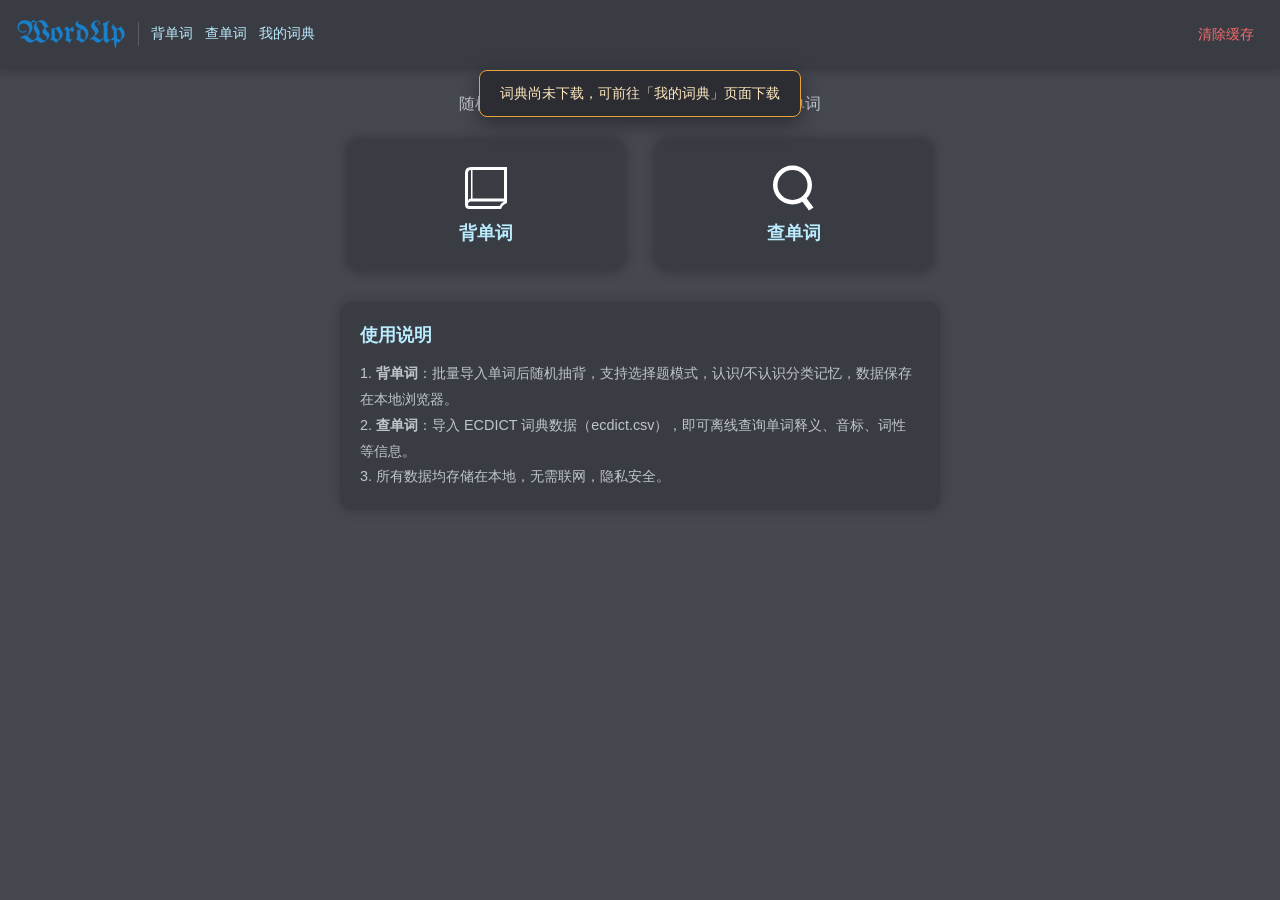
==== index.html @ 27c57363 "Add files via upload" ====
<!DOCTYPE html>
<html lang="zh-CN">
<head>
<!-- 入口主页：导航栏 + 背单词 / 查单词功能入口 + 使用说明 -->
    <meta charset="UTF-8">
    <meta name="viewport" content="width=device-width, initial-scale=1.0, viewport-fit=cover">
    <meta name="theme-color" content="#3a3c44">
    <title>单词辅助背诵工具</title>
    <link rel="stylesheet" href="css/style.css?v=116">
</head>
<body>
    <!--导航栏-->
    <header class="banner">
        <div class="bannerLeftBox">
            <a href="index.html">
                <svg viewBox="-2 -2 264.413 81.637" height="34" fill="#1981CA" stroke="#1981CA" stroke-width="0.5" stroke-linecap="round" fill-rule="nonzero" vector-effect="non-scaling-stroke" style="display:block; width:auto;"><path d="M14.099 33.545L14.099 33.545Q19.043 33.765 22.266 30.981L22.266 30.981Q22.925 30.359 23.419 30.743Q23.914 31.128 23.438 31.641L23.438 31.641Q19.336 35.632 14.832 35.449L14.832 35.449Q9.119 35.339 5.493 31.586Q1.868 27.832 1.831 21.680L1.831 21.680Q1.501 15.344 6.702 10.583Q11.902 5.823 19.446 5.823L19.446 5.823Q27.795 5.823 33.032 11.389L33.032 11.389Q33.545 11.865 33.948 11.316L33.948 11.316Q37.537 5.676 39.862 5.585Q42.188 5.493 46.069 10.840L46.069 10.840Q46.472 11.389 46.985 10.950L46.985 10.950Q47.717 10.217 48.120 9.851L48.120 9.851Q53.430 5.017 60.699 5.695Q67.969 6.372 71.265 12.817L71.265 12.817Q72.253 14.868 72.784 16.754Q73.315 18.640 75.146 19.739L75.146 19.739Q76.172 20.325 76.172 20.837Q76.172 21.350 75.513 21.497L75.513 21.497Q73.059 22.046 70.715 23.584L70.715 23.584Q68.225 26.221 69.141 28.546Q70.056 30.872 73.938 33.618L73.938 33.618Q78.882 37.244 78.351 42.444Q77.820 47.644 72.327 52.917L72.327 52.917Q65.369 59.656 59.326 59.692Q53.284 59.729 48.450 54.675L48.450 54.675Q46.033 52.185 43.140 54.163L43.140 54.163Q35.229 60.352 30.011 59.308Q24.792 58.264 21.313 53.430L21.313 53.430Q15.674 45.667 9.229 49.658L9.229 49.658Q8.386 50.244 7.965 49.750Q7.544 49.255 8.167 48.706L8.167 48.706Q13.293 44.238 16.974 43.140Q20.654 42.041 23.511 43.066L23.511 43.066Q23.950 43.213 24.170 42.920L24.170 42.920Q26.990 39.734 28.693 35.669Q30.396 31.604 30.176 27.100L30.176 27.100Q29.919 22.375 25.964 17.487Q22.009 12.598 15.381 13.147L15.381 13.147Q11.426 13.513 8.112 16.150Q4.797 18.787 4.578 23.071L4.578 23.071Q4.541 27.356 7.068 30.359Q9.595 33.362 14.099 33.545ZM67.236 23.657L67.236 23.657Q64.893 21.936 63.739 19.739Q62.585 17.542 61.487 15.271L61.487 15.271Q59.143 10.620 55.481 9.338Q51.819 8.057 49.402 10.693L49.402 10.693Q46.948 13.367 47.040 16.791Q47.131 20.215 50.757 25.159L50.757 25.159Q54.822 30.872 55.225 35.504Q55.627 40.137 52.222 44.971L52.222 44.971Q51.965 45.300 52.039 45.557Q52.112 45.813 52.588 45.886L52.588 45.886Q54.163 46.289 56.287 48.120L56.287 48.120Q61.926 54.309 65.460 54.547Q68.994 54.785 71.082 52.148L71.082 52.148Q72.620 50.208 72.308 47.607Q71.997 45.007 66.064 40.210L66.064 40.210Q57.935 33.765 63.831 27.759L63.831 27.759Q65.625 25.964 67.273 24.646L67.273 24.646Q67.493 24.426 67.493 24.152Q67.493 23.877 67.236 23.657ZM34.827 13.696L34.827 13.696Q38.416 19.446 36.951 27.026L36.951 27.026Q36.072 31.567 32.629 35.779Q29.187 39.990 25.562 43.250L25.562 43.250Q25.085 43.799 25.635 44.202L25.635 44.202Q27.319 45.337 29.517 47.754L29.517 47.754Q33.142 51.929 36.639 53.247Q40.137 54.565 44.861 50.500L44.861 50.500Q49.365 46.655 48.230 42.004Q47.095 37.354 43.726 32.483L43.726 32.483Q39.954 27.026 40.649 22.229Q41.345 17.432 44.897 13.147L44.897 13.147Q45.227 12.817 44.897 12.378L44.897 12.378Q42.041 9.265 39.752 9.375Q37.463 9.485 34.827 13.037L34.827 13.037Q34.607 13.367 34.827 13.696ZM95.032 59.509L95.032 59.509Q94.482 60.425 93.677 59.509L93.677 59.509Q89.648 54.492 81.445 51.965L81.445 51.965Q80.786 51.782 80.804 51.379Q80.823 50.977 81.226 50.793L81.226 50.793Q83.569 49.988 83.569 45.923L83.569 45.923L83.459 27.246Q83.459 26.843 83.386 26.605Q83.313 26.367 83.441 26.166Q83.569 25.964 83.936 25.928L83.936 25.928Q93.677 25.122 101.257 20.618L101.257 20.618Q101.587 20.435 101.862 20.508Q102.136 20.581 102.173 21.021L102.173 21.021Q102.795 24.976 106.055 28.784L106.055 28.784Q107.849 30.981 109.039 34.790Q110.229 38.599 109.973 41.125L109.973 41.125Q109.607 44.092 108.032 46.454Q106.458 48.816 104.443 50.793L104.443 50.793Q102.063 53.137 99.316 54.749Q96.570 56.360 95.032 59.509ZM91.040 26.770L91.040 26.770L91.187 47.864Q91.187 48.413 91.626 48.633L91.626 48.633L98.108 52.661Q99.060 53.284 99.866 52.295L99.866 52.295Q103.345 48.560 103.015 43.323L103.015 43.323Q102.942 40.063 101.752 37.500Q100.562 34.937 98.804 32.959L98.804 32.959Q95.947 30.066 94.446 25.781L94.446 25.781Q94.373 25.598 94.116 25.470Q93.860 25.342 93.640 25.452L93.640 25.452Q92.542 25.854 91.443 26.147L91.443 26.147Q91.040 26.294 91.040 26.770ZM126.233 31.384L126.233 31.384L126.196 49.146Q126.196 50.317 126.782 50.647L126.782 50.647L129.419 52.185Q130.261 52.698 131.982 50.391L131.982 50.391Q132.349 49.915 132.898 50.189Q133.447 50.464 132.898 51.123L132.898 51.123Q129.053 55.408 127.002 59.546L127.002 59.546Q126.379 60.388 125.647 59.546L125.647 59.546Q123.596 57.166 121.820 55.920Q120.044 54.675 116.602 53.870L116.602 53.870Q115.942 53.687 115.942 53.284Q115.942 52.881 116.418 52.698L116.418 52.698Q118.872 52.295 118.835 48.486L118.835 48.486L118.835 32.996Q118.835 29.260 117.444 28.418L117.444 28.418Q115.833 27.356 114.807 29.187L114.807 29.187Q114.404 29.956 113.892 29.553Q113.379 29.150 113.928 28.271L113.928 28.271Q114.990 26.587 115.961 24.829Q116.931 23.071 117.957 21.313L117.957 21.313Q118.579 20.215 119.604 20.911L119.604 20.911Q124.988 23.511 126.050 27.502L126.050 27.502Q126.160 27.869 126.489 27.960Q126.819 28.052 127.075 27.722L127.075 27.722L132.715 21.240Q132.935 21.021 133.228 21.039Q133.521 21.057 133.704 21.350L133.704 21.350L137.549 28.711Q137.695 29.041 137.476 29.333L137.476 29.333L133.081 34.607Q132.825 34.863 132.513 34.827Q132.202 34.790 132.092 34.497L132.092 34.497L129.126 29.004Q128.979 28.784 128.668 28.729Q128.357 28.674 128.101 28.931L128.101 28.931L126.379 31.018Q126.233 31.165 126.233 31.384ZM148.535 7.837L148.535 7.837Q145.642 8.643 145.715 11.243L145.715 11.243Q145.752 12.891 147.601 14.301Q149.451 15.710 151.941 16.187L151.941 16.187Q151.978 16.187 152.014 16.223L152.014 16.223Q159.705 19.080 165.399 23.694Q171.094 28.308 171.863 37.097L171.863 37.097L171.863 37.207Q171.094 43.799 168.677 48.193Q166.260 52.588 162.964 54.895L162.964 54.895L162.927 54.968Q161.389 56.287 159.302 57.312Q157.214 58.337 155.603 59.436L155.603 59.436Q154.578 60.132 154.285 59.436L154.285 59.436Q152.234 54.565 142.969 52.002L142.969 52.002Q142.419 51.892 142.383 51.453Q142.346 51.013 142.786 50.830L142.786 50.830Q145.093 49.951 145.093 45.959L145.093 45.959L145.020 30.725Q145.020 29.443 146.191 29.517L146.191 29.517Q149.854 29.993 153.516 27.026L153.516 27.026Q153.735 26.880 153.735 26.477L153.735 26.477Q153.662 26.184 153.369 26.038L153.369 26.038Q151.978 25.452 150.586 24.884Q149.194 24.316 147.876 23.657L147.876 23.657Q144.470 22.119 142.841 19.666Q141.211 17.212 140.918 14.795L140.918 14.795L140.918 14.612Q141.833 7.617 147.949 6.812L147.949 6.812Q148.901 6.665 148.993 7.178Q149.084 7.690 148.535 7.837ZM155.676 27.063L155.676 27.063Q155.347 26.917 155.054 27.136L155.054 27.136L153.333 28.491Q152.600 29.041 152.600 29.810L152.600 29.810L152.747 47.900Q152.747 48.450 153.186 48.669L153.186 48.669L161.096 53.320Q162.048 53.906 162.854 52.881L162.854 52.881Q166.150 48.230 165.399 40.521Q164.648 32.813 159.045 28.857L159.045 28.857Q158.020 28.162 155.676 27.063ZM215.369 59.363L215.369 59.363Q211.670 57.568 210.425 55.994L210.425 55.994Q209.106 54.272 208.960 49.805L208.960 49.805Q208.960 49.292 208.612 49.182Q208.264 49.072 207.935 49.438L207.935 49.438Q206.396 51.086 204.840 52.716Q203.284 54.346 201.746 55.994L201.746 55.994Q194.568 63.464 186.694 55.078L186.694 55.078Q183.948 52.185 181.274 51.251Q178.601 50.317 176.074 52.551L176.074 52.551Q175.415 53.064 174.957 52.551Q174.500 52.039 175.195 51.416L175.195 51.416L184.460 43.616L184.497 43.579Q189.148 39.111 187.921 35.797Q186.694 32.483 183.508 29.187L183.508 29.187Q180.798 26.440 178.931 22.504Q177.063 18.567 179.993 13.660L179.993 13.660Q182.300 9.814 186.108 8.112Q189.917 6.409 192.773 6.519L192.773 6.519Q197.900 6.738 199.219 10.712Q200.537 14.685 197.021 17.358L197.021 17.358Q196.216 18.018 195.648 17.340Q195.081 16.663 195.959 15.930L195.959 15.930Q198.926 13.623 197.406 11.041Q195.886 8.459 192.810 8.276L192.810 8.276Q190.576 8.167 188.690 9.778Q186.804 11.389 186.731 13.660L186.731 13.660Q186.584 17.908 188.324 19.519Q190.063 21.130 191.235 22.266L191.235 22.266Q197.241 28.455 196.454 33.032Q195.667 37.610 186.987 43.542L186.987 43.542Q186.584 43.799 186.621 44.147Q186.658 44.495 187.207 44.604L187.207 44.604Q189.478 45.117 190.704 46.490Q191.931 47.864 193.323 49.146L193.323 49.146Q198.047 53.540 201.672 52.002Q205.298 50.464 208.740 46.509L208.740 46.509Q208.887 46.326 208.887 46.106L208.887 46.106L208.667 19.666Q208.667 16.956 206.616 16.150L206.616 16.150Q204.932 15.381 206.689 14.392L206.689 14.392Q210.352 12.634 214.014 10.803Q217.676 8.972 221.375 7.141L221.375 7.141Q222.034 6.775 222.528 7.269Q223.022 7.764 222.253 8.459L222.253 8.459Q219.397 10.510 218.427 13.971Q217.456 17.432 217.493 22.046L217.493 22.046L217.749 47.827Q217.786 53.687 223.352 51.672L223.352 51.672Q224.084 51.379 224.487 51.874Q224.890 52.368 224.341 52.881L224.341 52.881L217.346 59.180Q216.907 59.546 216.357 59.583Q215.808 59.619 215.369 59.363ZM232.983 15.491L232.983 15.491Q231.372 17.175 231.555 18.768Q231.738 20.361 234.192 21.094L234.192 21.094Q237.341 22.046 238.367 23.566Q239.392 25.085 239.612 27.100L239.612 27.100Q239.648 27.466 239.923 27.576Q240.198 27.686 240.491 27.576L240.491 27.576Q245.142 24.866 250.049 21.094L250.049 21.094Q250.342 20.874 250.635 21.021Q250.928 21.167 251.001 21.460L251.001 21.460Q251.367 23.438 252.484 24.829Q253.601 26.221 254.810 27.576L254.810 27.576Q259.314 32.666 258.801 38.965L258.801 38.965Q258.289 46.692 253.418 50.793L253.418 50.793Q248.035 55.334 245.142 59.326L245.142 59.326Q244.775 59.802 244.299 59.473L244.299 59.473Q243.384 58.923 242.468 58.411Q241.553 57.898 240.637 57.349L240.637 57.349Q240.344 57.202 240.070 57.330Q239.795 57.458 239.795 57.825L239.795 57.825Q239.355 61.780 238.678 65.588Q238.000 69.397 237.231 73.242L237.231 73.242Q237.085 73.755 236.609 73.737Q236.133 73.718 236.023 73.242L236.023 73.242Q235.254 68.811 234.576 63.776Q233.899 58.740 233.533 54.089L233.533 54.089Q233.459 53.687 233.130 53.577L233.130 53.577Q229.431 52.222 227.893 53.906L227.893 53.906Q227.563 54.236 227.216 54.108Q226.868 53.979 226.868 53.467L226.868 53.467Q226.904 47.498 232.581 47.131L232.581 47.131Q233.130 47.131 233.130 46.545L233.130 46.545L233.130 45.410Q233.130 39.954 232.965 37.573Q232.800 35.193 232.690 31.787L232.690 31.787Q232.617 30.139 231.848 29.260Q231.079 28.381 230.310 27.722L230.310 27.722Q226.978 24.976 227.545 21.661Q228.113 18.347 231.885 14.905L231.885 14.905Q232.544 14.209 233.020 14.594Q233.496 14.978 232.983 15.491ZM240.234 48.669L240.234 48.669Q240.234 49.109 240.564 49.219L240.564 49.219Q242.432 50.171 244.208 51.233Q245.984 52.295 247.815 53.320L247.815 53.320Q248.364 53.577 248.657 53.101L248.657 53.101Q249.756 51.379 250.708 48.853Q251.660 46.326 251.733 42.554L251.733 42.554Q251.807 38.635 250.214 35.541Q248.621 32.446 246.753 29.626L246.753 29.626Q244.812 26.917 240.051 29.224L240.051 29.224Q239.685 29.407 239.685 29.773L239.685 29.773Q239.722 30.212 239.722 31.091L239.722 31.091L240.198 45.593Q240.234 46.655 240.234 48.669Z"/></svg>
            </a>
            <span class="banner-divider"></span>
            <a href="./WordMemorizer.html" class="nav-link">背单词</a>
            <a href="./DictLookup.html" class="nav-link">查单词</a>
            <a href="./MyLists.html" class="nav-link">我的词典</a>
        </div>
        <button type="button" class="clear-cache-btn" onclick="clearAllCache()">清除缓存</button>
    </header>

    <!--中心-->
    <main class="main-content">
        <div class="container">
            <div class="main-text">
                <p>随机抽背 · 词典查询 · 本地存储，助你高效记忆单词</p>
            </div>

            <div class="main-box">
                <a href="./WordMemorizer.html" class="mainA1">
                    <svg class="icon1" viewBox="0 0 1024 1024" version="1.1" xmlns="http://www.w3.org/2000/svg">
                        <path d="M 960 64 L 960 832 Q 864 864 832 960 L 160 960 Q 64 960 64 864 L 64 192 Q 64 64 192 64 L 960 64z
                                M 896 128 L 224 128 L 224 736 L 896 736 L 896 128z
                                M 896 800 L 192 800 Q 128 800 128 864 Q 128 896 160 896 L 800 896 Q 832 832 896 800z
                                M 192 128 Q 128 128 128 192 L 128 800 Q 128 736 192 736 L 192 128z"></path>
                    </svg>
                    <span class="text1">背单词</span>
                </a>

                <a href="./DictLookup.html" class="mainA1">
                    <svg class="icon1" viewBox="0 0 1024 1024" version="1.1" xmlns="http://www.w3.org/2000/svg">
                        <path d="M 64 448 A 50 50 0 1 1 896 448 A 50 50 0 1 1 64 448 M 160 448 A 50 50 0 1 0 800 448 A 50 50 0 1 0 160 448 M 736 672 L 928 928 L 832 992 L 640 736 L 736 672"></path>
                    </svg>
                    <span class="text1">查单词</span>
                </a>
            </div>

            <div class="section" style="max-width:600px;">
                <h3>使用说明</h3>
                <p style="font-size:0.9rem;color:#c0c4cc;line-height:1.8;">
                    1. <strong>背单词</strong>：批量导入单词后随机抽背，支持选择题模式，认识/不认识分类记忆，数据保存在本地浏览器。<br>
                    2. <strong>查单词</strong>：导入 ECDICT 词典数据（ecdict.csv），即可离线查询单词释义、音标、词性等信息。<br>
                    3. 所有数据均存储在本地，无需联网，隐私安全。
                </p>
            </div>
        </div>
    </main>

    <script src="js/common.js?v=20"></script>
</body>
</html>
---- css/style.css ----
/* ==========================================================
   全局样式（四页共用：index / WordMemorizer / DictLookup / MyLists）
   配色与主题变量集中在 :root，调整主题只需修改此处变量
   ========================================================== */
:root {
    /* 背景 */
    --bg-main: #3a3c44;
    --bg-panel: #464850;
    --bg-deep: #2b2d33;
    --bg-sub-box: #2f3137;
    --bg-overlay: #30333cba;
    --bg-overlay-weak: #30333c88;

    /* 边框 */
    --border: #5a5c66;

    /* 文字 */
    --white: #ffffff;
    --black: #000;
    --text-main: #ffffff;
    --text-secondary: #909399;
    --text-tertiary: #c0c4cc;
    --text-light: #d8d9dd;
    --text-light-2: #d9dce1;
    --text-dim: #6a6c76;
    --text-muted: #9aa0a6;
    --text-soft: #b3b0b0;
    --text-soft-2: #9c9b9b;
    --text-faint: #dddddd;
    --text-faint-2: #cccccc;
    --text-faint-3: #f0f0f0;
    --text-faint-4: #666;

    /* 主色 / 强调 */
    --accent: #409eff;
    --accent-dark: #1981CA;
    --accent-soft: #3498db;
    --accent-deep: #2980b9;
    --accent-20: #409eff33;
    --highlight: #baecff;

    /* 状态色 */
    --success: #67c23a;
    --success-dark: #58ad2f;
    --success-soft: #c9f2d2;
    --warning: #e6a23c;
    --warning-soft: #ffe8bf;
    --danger: #f56c6c;
    --danger-2: #e85555;
    --danger-dark: #e74c3c;
    --danger-deep: #c0392b;
    --danger-soft: #ffd4d4;
    --danger-20: #f56c6c33;

    /* 遮罩 / 阴影 */
    --overlay-30: rgba(0, 0, 0, 0.3);
    --overlay-40: rgba(0, 0, 0, 0.4);
    --overlay-50: rgba(0, 0, 0, 0.5);
    --overlay-55: rgba(0, 0, 0, 0.55);
    --overlay-60: rgba(0, 0, 0, 0.6);
}

* {
    margin: 0;
    padding: 0;
    box-sizing: border-box;
    font-family: -apple-system, BlinkMacSystemFont, "Segoe UI", "PingFang SC", "Hiragino Sans GB", "Microsoft YaHei", "Microsoft Yahei", sans-serif;
    -webkit-tap-highlight-color: transparent;
}

body {
    font-family: BlinkMacSystemFont, -apple-system, "Segoe UI", Roboto, Oxygen, Ubuntu, Cantarell, "Fira Sans", "Droid Sans", "Helvetica Neue", Helvetica, Arial, sans-serif;
    margin: 0;
    padding: 0;
    color: var(--white) !important;
    text-decoration: none !important;
    background-color: var(--bg-panel);
    overflow-y: scroll;
    display: flex;
    flex-direction: column;
    justify-content: space-between;
    width: 100%;
    min-height: 100vh;
    min-height: 100dvh;
    user-select: none !important;
    min-width: 320px;
    font-size: 1em;
    font-weight: 400;
    line-height: 1.5;
    -webkit-text-size-adjust: 100%;
}

h1 {
    text-align: center;
    color: var(--highlight);
    margin-bottom: 1.5rem;
    font-size: clamp(1.4rem, 4vw, 1.8rem);
}

/* ---------- 导航栏 ---------- */
.banner {
    width: 100% !important;
    height: 68px;
    position: fixed;
    top: 0;
    left: 0;
    right: 0;
    z-index: 99;
    min-width: 320px;
    color: inherit;
    background-color: var(--bg-main);
    padding: 0 16px;
    /* 刘海屏横向安全区 */
    padding: 0 calc(16px + env(safe-area-inset-left)) 0 calc(16px + env(safe-area-inset-right));
    display: flex;
    flex-direction: row;
    justify-content: space-between;
    align-items: center;
    box-shadow: 0px 0px 10px 3px var(--bg-overlay);
    box-sizing: border-box;
}

.bannerLeftBox {
    display: flex;
    align-items: center;
    gap: 12px;
}

.bannerLeftBox a {
    display: flex;
    align-items: center;
    text-decoration: none;
    color: var(--highlight);
    font-weight: bold;
}

/* 网站图标链接：撑满导航栏高度，SVG 完美垂直居中 */
.bannerLeftBox > a:first-child {
    height: 52px;
    display: flex;
    align-items: center;
    justify-content: center;
}

/* 导航栏图标与文字之间的竖线分隔 */
.banner-divider {
    width: 1px;
    height: 24px;
    background-color: var(--border);
    flex: 0 0 auto;
}

/* 导航栏页面链接（背单词/查词典）统一样式 */
.bannerLeftBox a.nav-link {
    font-weight: normal;
    font-size: 0.9rem;
    display: inline;
    transition: color 0.2s;
}

.bannerLeftBox a.nav-link:hover {
    color: var(--white) !important;
}

/* 导航栏右侧：清除缓存按钮（红色文字） */
.clear-cache-btn {
    flex: 0 0 auto;
    margin: 0;
    padding: 6px 10px;
    background: transparent;
    border: none;
    border-radius: 6px;
    color: var(--danger);
    font-size: 0.9rem;
    font-weight: 500;
    cursor: pointer;
    transition: background 0.2s, color 0.2s;
}

.clear-cache-btn:hover {
    background: var(--danger-soft);
    color: var(--danger-2);
}

/* ---------- 浮动菜单按钮（独立于导航栏） ---------- */
.floating-menu-btn {
    position: fixed;
    top: 76px;
    left: 12px;
    z-index: 180;
    touch-action: none;
    cursor: grab;
    width: 40px;
    height: 40px;
    display: flex;
    flex-direction: column;
    justify-content: center;
    align-items: center;
    gap: 4px;
    background: var(--bg-main);
    border: 1px solid var(--border);
    border-radius: 8px;
    cursor: pointer;
    box-shadow: 0 2px 8px var(--overlay-30);
    transition: opacity 0.3s ease, visibility 0.3s ease, background 0.2s;
    padding: 0;
}

.floating-menu-btn:hover {
    background: var(--bg-panel);
}

.floating-menu-btn span {
    display: block;
    width: 20px;
    height: 3px;
    background-color: var(--highlight);
    border-radius: 2px;
}

.floating-menu-btn.hidden {
    opacity: 0;
    visibility: hidden;
}

/* 交互元素：移动端禁用双击缩放（浮动菜单按钮例外，需保留拖动） */
button, a, .onoff, input, textarea, select {
    touch-action: manipulation;
}

/* ---------- 遮罩层 ---------- */
.overlay {
    position: fixed;
    top: 0;
    left: 0;
    right: 0;
    bottom: 0;
    background: var(--overlay-50);
    z-index: 150;
    opacity: 0;
    visibility: hidden;
    transition: opacity 0.3s ease, visibility 0.3s;
    cursor: pointer;
}

.overlay.visible {
    opacity: 1;
    visibility: visible;
}

/* ---------- 左侧菜单栏 ---------- */
.sidebar {
    position: fixed;
    top: 0;
    left: 0;
    bottom: 0;
    width: 320px;
    max-width: 85vw;
    background: var(--bg-main);
    box-shadow: 2px 0 12px var(--overlay-30);
    z-index: 200;
    transform: translateX(-100%);
    transition: transform 0.3s ease;
    display: flex;
    flex-direction: column;
    overflow: hidden;
}

.sidebar.open {
    transform: translateX(0);
}

.sidebar-header {
    padding: 16px 20px;
    border-bottom: 1px solid var(--border);
    display: flex;
    justify-content: space-between;
    align-items: center;
}

.sidebar-header h3 {
    color: var(--highlight);
    font-size: 1.1rem;
    margin: 0;
}

/* 侧边栏头部图标按钮 */
.icon-btn {
    width: 32px;
    height: 32px;
    display: flex;
    align-items: center;
    justify-content: center;
    background: transparent;
    border: none;
    border-radius: 6px;
    color: var(--highlight);
    cursor: pointer;
    transition: background 0.2s;
    padding: 0;
    margin: 0;
    flex: 0 0 auto;
}

.icon-btn:hover {
    background-color: var(--bg-panel);
}

/* 词表列表容器 */
.sidebar-lists {
    flex: 1;
    overflow-y: auto;
    padding: 8px 0;
}

/* 单个词表项 */
.sidebar-list-item {
    display: flex;
    align-items: center;
    padding: 10px 12px;
    margin: 2px 8px;
    border-radius: 8px;
    cursor: pointer;
    transition: background 0.2s;
    gap: 8px;
}

.sidebar-list-item:hover {
    background-color: var(--bg-panel);
}

.sidebar-list-item.active {
    background-color: var(--accent-20);
    border-left: 3px solid var(--accent);
    padding-left: 9px;
}

.list-item-info {
    flex: 1;
    display: flex;
    flex-direction: column;
    gap: 2px;
    min-width: 0;
}

.list-item-name {
    font-size: 0.95rem;
    color: var(--white);
    font-weight: 500;
    white-space: nowrap;
    overflow: hidden;
    text-overflow: ellipsis;
}

.sidebar-list-item.active .list-item-name {
    color: var(--highlight);
}

.list-item-count {
    font-size: 0.75rem;
    color: var(--text-secondary);
}

.list-item-actions {
    display: flex;
    gap: 4px;
    flex: 0 0 auto;
}

.list-action-btn {
    width: 28px;
    height: 28px;
    display: flex;
    align-items: center;
    justify-content: center;
    background: transparent;
    border: none;
    border-radius: 4px;
    color: var(--text-secondary);
    cursor: pointer;
    transition: background 0.2s, color 0.2s;
    padding: 0;
    margin: 3px 0 0;
    flex: 0 0 auto;
}

.list-action-btn:hover {
    background-color: var(--border);
    color: var(--white);
}

.list-action-btn.danger:hover {
    background-color: var(--danger-20);
    color: var(--danger);
}

/* 预设词表按钮 */
.preset-btn {
    padding: 6px 12px;
    background-color: var(--bg-panel);
    color: var(--highlight);
    border: 1px solid var(--border);
    border-radius: 6px;
    font-size: 0.85rem;
    cursor: pointer;
    transition: background 0.2s, border-color 0.2s;
    flex: 0 0 auto;
    margin-bottom: 0;
}

.preset-btn:hover {
    background-color: var(--accent-20);
    border-color: var(--accent);
}

/* ---------- 侧边栏底部图标按钮 ---------- */
.sidebar-footer {
    display: flex;
    flex-direction: column;
    align-items: center;
    padding: 8px 20px 12px;
    border-top: 1px solid var(--border);
    background-color: var(--bg-main);
    box-sizing: border-box;
    flex: 0 0 auto;
}

.sidebar-mem {
    font-size: 0.75rem;
    color: var(--text-secondary);
    text-align: center;
    margin-bottom: 4px;
    white-space: nowrap;
    cursor: default;
}

.sidebar-footer-buttons {
    display: flex;
    justify-content: space-between;
    align-items: center;
    width: 100%;
}

.footer-icon-btn {
    width: 48px;
    height: 48px;
    display: flex;
    align-items: center;
    justify-content: center;
    background: transparent;
    border: none;
    border-radius: 8px;
    color: var(--highlight);
    cursor: pointer;
    transition: background 0.2s, color 0.2s;
    padding: 0;
    margin: 0;
    flex: 0 0 auto;
}

.footer-icon-btn:hover {
    background-color: var(--bg-panel);
    color: var(--white);
}

/* ---------- 弹窗 ---------- */
.modal-overlay {
    position: fixed;
    top: 0;
    left: 0;
    right: 0;
    bottom: 0;
    background: var(--overlay-60);
    z-index: 300;
    display: flex;
    align-items: center;
    justify-content: center;
    opacity: 0;
    visibility: hidden;
    transition: opacity 0.25s ease, visibility 0.25s;
}

.modal-overlay.visible {
    opacity: 1;
    visibility: visible;
}

.modal {
    background: var(--bg-main);
    border-radius: 12px;
    width: 90%;
    max-width: 480px;
    max-height: 80vh;
    max-height: 80dvh;
    display: flex;
    flex-direction: column;
    box-shadow: 0 8px 32px var(--overlay-40);
    transform: scale(0.9);
    transition: transform 0.25s ease;
}

.modal-overlay.visible .modal {
    transform: scale(1);
}

.modal-header {
    display: flex;
    justify-content: space-between;
    align-items: center;
    padding: 16px 20px;
    border-bottom: 1px solid var(--border);
    font-size: 1.05rem;
    font-weight: bold;
    color: var(--highlight);
}

.modal-close {
    background: transparent;
    border: none;
    color: var(--text-secondary);
    font-size: 1.5rem;
    cursor: pointer;
    width: 32px;
    height: 32px;
    display: flex;
    align-items: center;
    justify-content: center;
    border-radius: 6px;
    padding: 0;
    margin: 0;
    flex: 0 0 auto;
    line-height: 1;
}

.modal-close:hover {
    background-color: var(--bg-panel);
    color: var(--white);
}

.modal-body {
    padding: 20px;
    overflow-y: auto;
}

.setting-row {
    display: flex;
    justify-content: space-between;
    align-items: center;
    padding: 8px 0;
    font-size: 0.95rem;
}

/* 选项详细设置分组：加深背景 + 左右留白 */
.option-sub-box {
    background-color: var(--bg-sub-box);
    border-radius: 8px;
    padding: 6px 14px;
    margin: 2px 0 6px;
}

/* 随机种子只读显示 */
.seed-value {
    color: var(--highlight);
    font-size: 0.9rem;
    font-family: Consolas, monospace;
    user-select: all;
    white-space: nowrap;
}

.setting-row select {
    background-color: var(--bg-main);
    color: var(--white);
    border: 1px solid var(--border);
    border-radius: 5px;
    padding: 1px 6px;
    font-size: 0.85rem;
    line-height: 1.2;
    cursor: pointer;
    margin-left: 8px;
}

/* ---------- 主内容区 ---------- */
.main-content {
    color: inherit;
    background-color: inherit;
    display: flex;
    flex-direction: column;
    justify-content: flex-start;
    padding-top: 68px;
    margin: 0;
    unicode-bidi: isolate;
    flex: 1;
}

.container {
    min-height: calc(100vh - 68px);
    min-height: calc(100dvh - 68px);
    position: relative;
    padding: 1.5rem 1rem 33px;
    /* iPhone 底部安全区 */
    padding-bottom: calc(33px + env(safe-area-inset-bottom));
    width: 100%;
    max-width: 900px;
    margin: 0 auto;
    justify-content: flex-start;
    align-items: center;
    display: flex !important;
    flex-direction: column !important;
    color: inherit;
}

/* ---------- 首页 ---------- */
.main-text {
    text-align: center;
    margin-bottom: 1rem;
}

.main-text h1 {
    font-size: clamp(1.5rem, 5vw, 2rem);
    margin-bottom: 0.5rem;
    color: var(--highlight);
}

.main-text p {
    font-size: 1rem;
    color: var(--text-tertiary);
}

.main-box {
    display: flex;
    flex-wrap: wrap;
    gap: 1rem;
    justify-content: center;
    width: 100%;
    max-width: 600px;
    margin-bottom: 1.5rem; /* 与下方使用说明分开 */
}

.mainA1 {
    border-radius: 13px;
    box-shadow: 0px 0px 10px 3px var(--bg-overlay);
    color: var(--highlight) !important;
    justify-content: center;
    align-items: center;
    display: flex !important;
    flex-direction: column !important;
    margin: 0.5rem;
    flex-basis: 0;
    flex-grow: 1;
    flex-shrink: 1;
    padding: 1.5rem;
    cursor: pointer;
    text-decoration: none;
    background-color: var(--bg-main);
    transition: transform 0.2s, box-shadow 0.2s;
    min-width: 140px;
}

.mainA1:hover {
    transform: translateY(-3px);
    box-shadow: 0px 4px 16px 5px var(--bg-overlay);
}

.icon1 {
    height: 48px;
    width: 48px;
    fill: var(--white);
    align-items: center;
    display: inline-flex;
    justify-content: center;
    margin-bottom: 0.5rem;
}

.text1 {
    font-size: 1.1rem;
    font-weight: bold;
}

/* ---------- 通用区块 ---------- */
.section {
    width: 100%;
    background-color: var(--bg-main);
    border-radius: 12px;
    padding: 1.25rem;
    box-shadow: 0px 0px 10px 2px var(--bg-overlay-weak);
    position: relative; /* 供"删除单词"右上角定位 */
}
/* 相邻区块间距（替代原 .container 的 flex gap） */
.section + .section {
    margin-top: 1.5rem;
}

.section h3 {
    margin-bottom: 0.75rem;
    color: var(--highlight);
    font-size: 1.1rem;
}

.tip {
    font-size: 0.85rem;
    color: var(--text-secondary);
    margin-bottom: 0.5rem;
}

/* ---------- 添加单词：失败单词列表 ---------- */
.add-failed {
    width: 100%;
    margin-top: 0.6rem;
    padding: 0.6rem 0.75rem;
    background-color: rgba(245, 108, 108, 0.12);
    border: 1px solid var(--danger);
    border-radius: 6px;
    font-size: 0.85rem;
    color: var(--danger);
    line-height: 1.6;
    word-break: break-all;
}
.add-failed-title {
    font-weight: 500;
    margin-bottom: 0.2rem;
}
.add-failed-words {
    color: var(--danger);
}

/* ---------- 抽词区 ---------- */
.remain-count, .word-count {
    font-size: 0.9rem;
    color: var(--text-tertiary);
    margin: 0.5rem 0;
}
/* 查单词页：词典状态小字用浅绿 */
#dictStatus {
    color: var(--success-soft);
}

.active-list-name {
    font-size: 0.95rem;
    color: var(--highlight);
    margin: 0.2rem 0 0.5rem;
    font-weight: 500;
}

.word-display {
    text-align: center;
    margin: 1rem 0;
    padding: 1rem;
    background-color: var(--bg-panel);
    border-radius: 8px;
    min-height: 220px;
    position: relative;
}

/* 内容区右上角"删除单词"（文字形式，显示区外） */
.delete-current-word {
    position: absolute;
    top: 16px;
    right: 18px;
    padding: 3px 8px;
    margin: 0;
    flex: none;
    font-size: 0.8rem;
    color: var(--danger, #ff6b6b);
    background: transparent;
    border: none;
    border-radius: 4px;
    cursor: pointer;
    opacity: 0.85;
    z-index: 5;
}
.delete-current-word:hover {
    opacity: 1;
    background-color: var(--bg-main);
}

.word-last {
    font-size: 0.85rem;
    color: var(--text-secondary);
    margin-bottom: 0.5rem;
    min-height: 1.2em;
    background-color: var(--bg-main);
    padding: 4px 8px;
    border-radius: 4px;
    white-space: nowrap;
    overflow: hidden;
    text-overflow: ellipsis;
}

.word {
    font-size: clamp(1.5rem, 5vw, 2rem);
    font-weight: bold;
    color: var(--white);
    margin-bottom: 0.5rem;
    margin-top: 10px;
    word-break: break-word;
}

.meaning {
    font-size: 1.1rem;
    color: var(--success);
    margin-top: 0.5rem;
    white-space: normal;
}

.phonetic {
    font-size: 0.95rem;
    color: var(--text-secondary);
    margin-top: 0.25rem;
    min-height: 1.2em;
    word-break: break-word;
}

/* 词意互换：意思用小字号（绿）、单词用大字号（白），位置不变 */
#currentWord.swap-mode {
    font-size: 1.1rem;
    font-weight: normal;
    color: var(--success);
}
#currentMeaning.swap-mode {
    font-size: 2rem;
    font-weight: bold;
    color: var(--white);
}

/* ---------- 开关 ---------- */
.onoff {
    appearance: none;
    width: 33px;
    height: 17px;
    background: var(--text-soft);
    border-radius: 17px;
    position: relative;
    cursor: pointer;
    outline: none;
    border: 1px solid var(--text-soft-2);
    vertical-align: middle;
    margin-left: 8px;
}

.onoff::after {
    content: "";
    position: absolute;
    width: 15px;
    height: 15px;
    background: white;
    border-radius: 50%;
    top: 0px;
    left: 0px;
    transition: 0.2s;
}

.onoff:checked {
    background: var(--accent-soft);
    border-color: var(--accent-soft);
}

.onoff:checked::after {
    left: 16px;
}

/* ---------- 选项按钮（四行单列） ---------- */
#optionDiv {
    display: flex;
    flex-direction: column;
    gap: 0.5rem;
    margin: 1rem 0;
}

/* ---------- 通用按钮（保留浅色主题配色） ---------- */
button {
    padding: 8px 16px;
    margin-bottom: 10px;
    border: none;
    border-radius: 5px;
    background-color: var(--accent-soft);
    color: white;
    cursor: pointer;
    font-size: 14px;
    transition: background 0.2s;
    flex: 1;
}

button:hover:not(:disabled) {
    background-color: var(--accent-deep);
}

button:disabled {
    background-color: var(--text-faint-2) !important;
    cursor: not-allowed !important;
    color: var(--text-faint-4) !important;
}

button.check1 {
    background-color: var(--success);
}

button.check1:hover:not(:disabled) {
    background-color: var(--success-dark);
}

button.check2 {
    background-color: var(--danger);
}

button.check2:hover:not(:disabled) {
    background-color: var(--danger-2);
}

button.danger {
    background-color: var(--danger-dark);
}

button.danger:hover:not(:disabled) {
    background-color: var(--danger-deep);
}

button.options {
    background-color: var(--text-faint-3);
    color: var(--black);
    font-weight: bold;
    text-align: left;
    white-space: nowrap;
    overflow: hidden;
    text-overflow: ellipsis;
    width: 100%;
    margin-bottom: 0;
}

button.options:hover:not(:disabled) {
    background-color: var(--text-faint);
}

/* 详细释义：选项长释义不省略、全部换行展示 */
button.options.detail {
    white-space: pre-wrap;
    overflow: visible;
    text-overflow: clip;
    word-break: break-word;
    overflow-wrap: anywhere;
}

/* ---------- 文本输入 ---------- */
textarea {
    width: 100%;
    min-height: 100px;
    padding: 10px;
    border: 1px solid var(--border);
    border-radius: 5px;
    background-color: var(--bg-panel);
    color: var(--white);
    font-size: 14px;
    resize: vertical;
    margin-bottom: 10px;
    font-family: inherit;
}

textarea:focus {
    outline: none;
    border-color: var(--accent-soft);
}

#customMeaningInput {
    min-height: 60px;
}

input[type="text"], input[type="search"] {
    padding: 8px 12px;
    border: 1px solid var(--border);
    border-radius: 5px;
    background-color: var(--bg-panel);
    color: var(--white);
    font-size: 14px;
    flex: 1;
}

input[type="text"]:focus, input[type="search"]:focus {
    outline: none;
    border-color: var(--accent-soft);
}

/* ---------- 单词列表 ---------- */
.word-list {
    max-height: 280px;
    overflow-y: auto;
    background-color: var(--bg-panel);
    border-radius: 8px;
    padding: 0.5rem;
    margin-top: 0.75rem;
    border: 1px solid var(--border);
}

.word-search-row {
    margin-top: 0.35rem;
    display: flex;
}

.word-search-row input {
    flex: 1 1 auto;
    width: 100%;
    min-width: 0;
}

.word-item {
    display: flex;
    align-items: flex-start;
    gap: 8px;
    padding: 6px 5px;
    border-bottom: 1px solid var(--border);
    font-size: 14px;
    word-break: break-word;
    white-space: pre-wrap;
}

.word-item-text {
    flex: 1;
    min-width: 0;
    display: flex;
    align-items: baseline;
    gap: 4px;
}

.word-item-index {
    color: var(--text-tertiary);
    flex: 0 0 auto;
}

.word-item-word {
    color: var(--white);
    font-weight: 500;
    flex: 0 0 auto;
}

.word-item-mean {
    color: var(--text-secondary);
    flex: 1 1 auto;
    min-width: 0;
    overflow: hidden;
    text-overflow: ellipsis;
    white-space: nowrap;
}

.word-item-mean-loading {
    color: var(--text-tertiary);
    font-style: italic;
}

.word-item-del {
    flex: 0 0 auto;
    width: 26px;
    height: 26px;
    margin: 0;
    padding: 0;
    display: flex;
    align-items: center;
    justify-content: center;
    border: none;
    border-radius: 6px;
    background-color: transparent;
    color: var(--text-tertiary);
    cursor: pointer;
}

.word-item-del:hover {
    color: var(--danger);
    background-color: var(--danger-soft);
}

.word-item:last-child {
    border-bottom: none;
}

/* 侧边栏词表拖动排序 */
.sidebar-list-item[draggable="true"] {
    cursor: grab;
}
.sidebar-list-item.dragging {
    opacity: 0.5;
}
.sidebar-list-item.drag-over-before {
    box-shadow: inset 0 2px 0 0 var(--highlight);
}
.sidebar-list-item.drag-over-after {
    box-shadow: inset 0 -2px 0 0 var(--highlight);
}

/* ---------- 词典查询区 ---------- */
.search-box {
    display: flex;
    gap: 8px;
    margin-bottom: 1rem;
    width: 100%;
}

.dict-result {
    background-color: var(--bg-panel);
    border-radius: 8px;
    padding: 1.25rem;
    min-height: 100px;
    border: 1px solid var(--border);
}

.dict-word {
    font-size: 1.6rem;
    font-weight: bold;
    color: var(--highlight);
    margin-bottom: 0.25rem;
}

.dict-phonetic {
    font-size: 0.95rem;
    color: var(--text-tertiary);
    margin-bottom: 1rem;
}

.dict-section-title {
    font-size: 0.8rem;
    color: var(--text-secondary);
    text-transform: uppercase;
    margin-top: 0.75rem;
    margin-bottom: 0.25rem;
    font-weight: bold;
}

.dict-translation {
    font-size: 0.95rem;
    color: var(--white);
    white-space: pre-wrap;
    line-height: 1.6;
}

.dict-definition {
    font-size: 0.9rem;
    color: var(--text-tertiary);
    white-space: pre-wrap;
    line-height: 1.6;
}

.dict-tags {
    display: flex;
    flex-wrap: wrap;
    gap: 0.4rem;
    margin-top: 0.75rem;
}

.dict-tag {
    background-color: var(--accent-soft);
    color: var(--white);
    padding: 2px 8px;
    border-radius: 4px;
    font-size: 0.75rem;
}

.dict-empty {
    text-align: center;
    color: var(--text-secondary);
    padding: 2rem;
}

/* ---------- 工具类 ---------- */
.hidden {
    display: none !important;
}

/* ---------- 滚动条 ---------- */
::-webkit-scrollbar {
    width: 8px;
    height: 8px;
}

::-webkit-scrollbar-track {
    background: var(--bg-main);
}

::-webkit-scrollbar-thumb {
    background: var(--border);
    border-radius: 4px;
}

::-webkit-scrollbar-thumb:hover {
    background: var(--text-dim);
}

/* ---------- 响应式 ---------- */
@media (max-width: 600px) {
    .container {
        padding: 1rem 0.75rem 33px;
        padding-bottom: calc(33px + env(safe-area-inset-bottom));
    }

    /* ---------- 移动端导航栏适配：高度、间距、图标、文字 ---------- */
    .banner {
        height: 52px;
        padding: 0 10px;
        padding: 0 calc(10px + env(safe-area-inset-left)) 0 calc(10px + env(safe-area-inset-right));
    }
    .bannerLeftBox {
        gap: 8px;
    }
    .bannerLeftBox > a:first-child {
        height: 40px;
    }
    /* 缩小 logo 图标（覆盖内联 style） */
    .bannerLeftBox > a:first-child svg {
        height: 24px !important;
    }
    .banner-divider {
        height: 18px;
    }
    .bannerLeftBox a.nav-link {
        font-size: 0.8rem;
    }
    .clear-cache-btn {
        padding: 4px 6px;
        font-size: 0.78rem;
    }
    /* 浮动菜单按钮随导航栏高度下调 */
    .floating-menu-btn {
        top: 60px;
    }

    /* ---------- 移动端：侧边栏（我的词表菜单）宽度与紧凑度 ---------- */
    .sidebar {
        width: min(280px, 70vw);
        max-width: 70vw;
    }
    .sidebar-header {
        padding: 12px 14px;
    }
    .sidebar-header h3 {
        font-size: 1rem;
    }
    .sidebar-list-item {
        padding: 9px 10px;
        margin: 2px 6px;
    }
    .sidebar-footer {
        padding: 6px 14px 10px;
    }

    /* ---------- 移动端：各页面大标题大小与间距 ---------- */
    h1 {
        font-size: 1.35rem;
        margin-bottom: 1rem;
    }
    .section h3 {
        margin-bottom: 0.6rem;
        font-size: 1.05rem;
    }

    /* ---------- 移动端：主要内容间距 ---------- */
    .main-content {
        padding-top: 52px; /* 与移动端导航栏高度 52px 对齐 */
    }
    .section {
        padding: 1rem;
    }
    .section + .section {
        margin-top: 12px;
    }
}

/* 查询按钮：不撑满，固定宽度 */
#searchInput {
    flex: 1;
    min-width: 0;
    height: 36px;
    box-sizing: border-box;
    line-height: 1;
    padding: 4px 12px; /* 上下内边距调小 */
}

#searchBtn {
    flex: 0 0 80px;
    height: 36px;
    box-sizing: border-box;
    padding: 0 12px;
    font-size: 14px;
    line-height: 1;
    margin-bottom: 0;
}

/* 查单词：词典工具行（词典下拉框 + 状态 + 重新导入按钮） */
.dict-toolbar {
    display: flex;
    align-items: center;
    gap: 12px;
    margin-bottom: 8px;
    flex-wrap: wrap;
}
.dict-select {
    flex: 0 0 auto;
    min-width: 170px;
    padding: 6px 10px;
    background-color: var(--bg-panel);
    border: 1px solid var(--border);
    border-radius: 6px;
    color: var(--white);
    font-size: 0.9rem;
    cursor: pointer;
}
.dict-select:hover {
    border-color: var(--accent);
}
.dict-select option {
    background-color: var(--bg-panel);
    color: var(--white);
}
.dict-total {
    font-size: 13px;
    color: var(--text-muted);
}
.dict-total b {
    color: var(--accent-dark);
    font-weight: 600;
}
#reimportBtn {
    margin-left: auto;
    width: 96px;
    flex: 0 0 auto;
    text-align: center;
    font-size: 13px;
    padding: 4px 14px;
    border-radius: 6px;
    border: 1px solid var(--border);
    background: transparent;
    color: var(--text-light-2);
    cursor: pointer;
    transition: background .2s, border-color .2s, color .2s;
}
#reimportBtn:hover {
    background: var(--bg-main);
    border-color: var(--accent-dark);
    color: var(--white);
}
#reimportBtn:disabled {
    opacity: .5;
    cursor: not-allowed;
}

/* 查看单词列表：拆分数量输入 + 拆分按钮 */
.split-row {
    display: flex;
    gap: 4px;
    align-items: center;
    margin: 0.3rem 0 0.35rem;
}

/* 合并词表行 */
.merge-row {
    display: flex;
    gap: 4px;
    align-items: center;
    margin: 0 0 0.35rem;
}
.merge-row select {
    flex: 1 1 auto;
    min-width: 0;
    padding: 6px 10px;
    border-radius: 6px;
    border: 1px solid var(--border);
    background: var(--bg-main);
    color: var(--white);
    font-size: 14px;
}
.merge-row select:focus,
#splitCount:focus {
    outline: none;
    border-color: var(--accent-dark);
}
.merge-row button {
    font-size: 0.85rem;
    padding: 6px 12px;
}

/* 拆分/合并：输入框与选择框占满整行剩余宽度，按钮固定宽度，上下居中 */
#splitCount,
#mergeSelect {
    width: auto;
    flex: 1 1 auto;
    min-width: 0;
    height: 38px;
    box-sizing: border-box;
    padding: 6px 10px;
    font-size: 14px;
    vertical-align: middle;
    border-radius: 6px;
    border: 1px solid var(--border);
    background: var(--bg-main);
    color: var(--white);
}
.split-row button {
    font-size: 13px;
    padding: 6px 14px;
    border-radius: 6px;
    border: 1px solid var(--accent-dark);
    background: transparent;
    color: var(--text-light-2);
    cursor: pointer;
    transition: background .2s, color .2s;
}
.split-row button:hover {
    background: var(--accent-dark);
    color: var(--white);
}
#splitBtn,
#mergeBtn {
    width: auto;
    height: 38px;
    box-sizing: border-box;
    padding: 6px 16px;
    font-size: 14px;
    flex: 0 0 auto;
    display: inline-flex;
    align-items: center;
    justify-content: center;
    vertical-align: middle;
    margin: 0; /* 覆盖全局 button margin-bottom:10px，保证与输入框/选择框上下居中 */
    line-height: 1;
}

/* ---------- 自定义提示框（toast） ---------- */
.app-toast {
    position: fixed;
    top: 70px;
    left: 50%;
    transform: translateX(-50%) translateY(-16px);
    background: var(--bg-deep);
    color: var(--white);
    padding: 11px 20px;
    border-radius: 8px;
    border: 1px solid var(--border);
    font-size: 0.9rem;
    z-index: 99999;
    opacity: 0;
    pointer-events: none;
    transition: opacity .25s ease, transform .25s ease;
    max-width: 82vw;
    white-space: pre-wrap;
    word-break: break-word;
    text-align: center;
    line-height: 1.6;
    box-shadow: 0 6px 20px var(--overlay-40);
}
.app-toast.show {
    opacity: 1;
    transform: translateX(-50%) translateY(0);
}
.app-toast.success {
    border-color: var(--success);
    color: var(--success-soft);
}
.app-toast.error {
    border-color: var(--danger);
    color: var(--danger-soft);
}
.app-toast.warning {
    border-color: var(--warning);
    color: var(--warning-soft);
}

/* ---------- 自定义对话框（confirm / prompt） ---------- */
.app-dialog-overlay {
    position: fixed;
    inset: 0;
    background: var(--overlay-55);
    display: flex;
    align-items: center;
    justify-content: center;
    z-index: 99998;
}
.app-dialog {
    background: var(--bg-deep);
    border: 1px solid var(--border);
    border-radius: 10px;
    padding: 22px;
    min-width: 300px;
    max-width: 82vw;
    box-shadow: 0 10px 34px var(--overlay-50);
}
.app-dialog-title {
    font-size: 1.05rem;
    font-weight: bold;
    color: var(--white);
    margin-bottom: 14px;
}
.app-dialog-msg {
    font-size: 0.9rem;
    color: var(--text-light);
    white-space: pre-wrap;
    word-break: break-word;
    margin-bottom: 18px;
    line-height: 1.7;
}
.app-dialog input {
    width: 100%;
    box-sizing: border-box;
    padding: 9px 12px;
    border-radius: 6px;
    border: 1px solid var(--border);
    background: var(--bg-main);
    color: var(--white);
    font-size: 14px;
    margin-bottom: 18px;
    outline: none;
}
.app-dialog input:focus {
    border-color: var(--accent-dark);
}
.app-dialog-btns {
    display: flex;
    justify-content: flex-end;
    gap: 10px;
}
.app-dialog-btn {
    padding: 7px 20px;
    border-radius: 6px;
    border: none;
    font-size: 0.9rem;
    cursor: pointer;
    transition: filter .15s;
}
.app-dialog-btn.cancel {
    background: var(--bg-panel);
    color: var(--text-light);
}
.app-dialog-btn.ok {
    background: var(--accent-dark);
    color: var(--white);
}
.app-dialog-btn:hover {
    filter: brightness(1.15);
}

/* ---- 拼写输入框（显示区下方，居中输入） ---- */
input.spell-input {
    width: 85%;
    max-width: 460px;
    height: 52px;
    padding: 10px 16px;
    font-size: clamp(18px, 4vw, 28px);
    text-align: center;
    border: 1px solid var(--border);
    border-radius: 8px;
    background-color: var(--bg-panel);
    color: var(--white);
    outline: none;
    margin: 16px auto 24px;
    display: block;
    box-sizing: border-box;
}
.spell-input:focus {
    border-color: var(--accent-dark);
}

/* ---------- 移动端适配 ---------- */
@media (max-width: 600px) {
    /* 输入框 ≥16px，避免 iOS 聚焦时自动放大页面 */
    #searchInput, #newListName, #wordInput, #splitCount, #mergeSelect, .app-dialog input {
        font-size: 16px;
    }
    .section {
        padding: 1rem;
    }
    .app-dialog {
        min-width: 0;
        width: 86vw;
    }
    .word-display {
        min-height: 190px;
    }
    .dict-word {
        font-size: 1.4rem;
    }
}

/* ---------- 触摸设备（手机/平板）：加大点击热区 ---------- */
@media (pointer: coarse) {
    .list-action-btn, .icon-btn, .modal-close {
        width: 40px;
        height: 40px;
    }
    .preset-btn {
        padding: 9px 14px;
    }
    #reimportBtn {
        padding: 8px 16px;
    }
    #searchInput, #searchBtn {
        height: 44px;
    }
    #splitCount, #mergeSelect, #splitBtn, #mergeBtn {
        height: 44px;
    }
    .onoff {
        width: 44px;
        height: 24px;
    }
    .onoff::after {
        width: 20px;
        height: 20px;
    }
    .onoff:checked::after {
        left: 22px;
    }
    button:active, .mainA1:active {
        filter: brightness(0.92);
    }
}

/* ---------- 无 hover 设备：取消悬浮位移 ---------- */
@media (hover: none) {
    .mainA1:hover {
        transform: none;
        box-shadow: 0px 0px 10px 3px var(--bg-overlay);
    }
}

/* ---------- 我的词表：词典管理 ---------- */
.dict-list {
    display: flex;
    flex-direction: column;
    gap: 10px;
    margin-top: 12px;
}
.dict-row {
    position: relative;
    z-index: 1; /* 词典行位于预设词表展开区之上 */
    display: flex;
    align-items: center;
    gap: 12px;
    padding: 12px 14px 24px; /* 底部少量留白：右下角放置预设词表箭头 */
    background-color: var(--bg-panel);
    border: 1px solid var(--border);
    border-radius: 8px;
    cursor: pointer; /* 整行可点击展开预设词表 */
}
.dict-info {
    flex: 1;
    min-width: 0;
    display: flex;
    flex-direction: column;
    gap: 3px;
}
.dict-name {
    color: var(--white);
    font-size: 15px;
    font-weight: 500;
}
.dict-desc {
    color: var(--text-secondary);
    font-size: 12px;
    line-height: 1.5;
}
.dict-status {
    flex: 0 0 auto;
    font-size: 12px;
    padding: 3px 10px;
    border-radius: 20px;
    background-color: var(--bg-deep);
    color: var(--text-tertiary);
    border: 1px solid var(--border);
}
.dict-status.ok {
    color: var(--success);
    border-color: var(--success);
    background-color: var(--success-soft);
}
.dict-actions {
    flex: 0 0 auto;
    display: flex;
    gap: 8px;
}
/* 按钮侧边组：桌面透明（子元素直接参与词典行单行排列） */
.dict-side {
    display: contents;
}
.dict-side-row1 {
    display: flex;
    align-items: center;
    gap: 6px;
}
.dict-actions button {
    flex: 0 0 auto;
    margin-bottom: 0;
    padding: 6px 18px;
}
.dict-actions button.primary {
    background-color: var(--accent);
}
.dict-actions button.primary:hover:not(:disabled) {
    background-color: var(--accent-dark);
}
.dict-actions button.danger {
    background-color: var(--danger);
}
.dict-actions button.danger:hover:not(:disabled) {
    background-color: var(--danger-2);
}
/* 重新下载：纯图标按钮，橙色打底（位于操作组外，与状态标签同行） */
.reload-icon {
    display: inline-flex;
    align-items: center;
    justify-content: center;
    flex: 0 0 auto;
    width: 34px;
    padding: 6px 0;
    margin: 0;
    background-color: var(--warning);
    color: #fff;
    border: 1px solid var(--warning);
    border-radius: 6px;
    cursor: pointer;
    font-size: 15px;
    line-height: 1;
}
.reload-icon:hover:not(:disabled) {
    background-color: var(--warning);
    filter: brightness(1.12);
}
.reload-icon:disabled {
    opacity: 0.45;
    cursor: not-allowed;
}
/* 共 x / y 词：与状态分开单独一行 */
.dict-count {
    font-size: 12px;
    color: var(--text-secondary);
}
/* 预设词表：箭头融入词典行框内、完全右下角（纯箭头，无背景无间隔）；点击后行下方推出深色展开区 */
.dict-preset-btn {
    position: absolute;
    left: 50%;
    bottom: 6px;
    margin: 0 0 0 -9px; /* 水平居中（18px 宽的一半），垂直位于行底部 */
    display: inline-flex;
    align-items: center;
    justify-content: center;
    width: 18px;
    height: 14px; /* 与图标同高，取消上下内边距 */
    padding: 0;
    background: transparent;
    color: var(--text-secondary);
    border: none;
    cursor: pointer;
    font-size: 12px;
    line-height: 1;
    transition: transform 0.15s ease, color 0.15s ease;
}
.dict-preset-btn:hover:not(:disabled) {
    color: var(--text-secondary); /* 悬停不变蓝 */
    background-color: transparent; /* 悬停不变色（覆盖全局 button:hover 背景） */
}
.dict-preset-btn.open {
    transform: rotate(180deg);
    color: var(--text-secondary); /* 展开不变蓝 */
}
/* 展开区：深色框，位于词典行下方（文档流内，展开时把下方内容往下推） */
.dict-preset-expand {
    display: none;
    position: relative;
    z-index: 0; /* 堆叠顺序小于词典行 */
    margin-top: -10px; /* 抵消 .dict-list 的 flex gap，紧贴上方词典行 */
    padding: 12px;
    background-color: var(--bg-deep);
    border: 1px solid var(--border);
    border-radius: 8px;
    opacity: 0;
    transform: translateY(-8px);
    transition: opacity 0.25s ease, transform 0.25s ease;
}
.dict-preset-expand.open {
    opacity: 1;
    transform: translateY(0);
}
/* 展开区顶部文字提示 */
.preset-tip {
    font-size: 0.75rem;
    color: var(--text-secondary);
    margin-bottom: 10px;
}
.preset-chips {
    display: flex;
    flex-wrap: wrap;
    gap: 8px;
}
/* 每个预设词表一个小标签（随内容长度变化，非等宽方格） */
.preset-chip {
    display: inline-flex;
    align-items: center;
    flex: 0 0 auto; /* 覆盖全局 button 的 flex:1，宽度随文字 */
    width: auto;
    gap: 5px;
    padding: 5px 12px;
    margin: 0; /* 覆盖全局 button 的 margin-bottom */
    background-color: var(--bg-panel);
    color: var(--text-primary);
    border: 1px solid var(--border);
    border-radius: 999px; /* 胶囊标签 */
    cursor: pointer;
    font-size: 0.8rem;
    line-height: 1.4;
    white-space: nowrap;
}
.preset-chip:hover {
    border-color: var(--accent);
    color: var(--accent);
}
.preset-chip .cnt {
    color: var(--text-secondary);
    font-size: 0.72rem;
}
.dict-busy-tip {
    display: none;
    margin-top: 12px;
    padding: 10px 14px;
    background-color: var(--bg-panel);
    border: 1px solid var(--accent);
    border-radius: 8px;
    color: var(--highlight);
    font-size: 13px;
    text-align: center;
}

/* ---------- 窄屏：词典行操作按钮随屏幕变小而紧凑（置于末尾确保覆盖基础规则） ---------- */
@media (max-width: 600px) {
    .dict-row {
        gap: 12px;
        padding: 12px 14px 24px;
        align-items: center; /* 侧边按钮组在词典行内上下居中 */
    }
    .dict-info {
        flex: 1; /* 信息占左，撑起行高 */
        min-width: 0;
    }
    .dict-side {
        display: flex;
        flex-direction: column;
        justify-content: center; /* 4 个按钮作为一个整体上下居中 */
        align-items: flex-end;   /* 靠右 */
        gap: 8px;
        flex: 0 0 auto;
    }
    .dict-side-row1 {
        gap: 6px;
    }
    .dict-actions {
        gap: 6px;
        flex-basis: auto;
    }
    .dict-actions button {
        padding: 5px 10px;
        font-size: 12px;
    }
    .reload-icon {
        width: 28px;
        padding: 3px 0;
    }
    .dict-actions button.reload-icon {
        width: 28px;
        height: 28px;
    }
    .dict-status {
        padding: 2px 8px;
        font-size: 11px;
    }
    .dict-preset-btn {
        width: 16px;
        height: 12px;
        margin-left: -8px;
    }
    /* ---------- 移动端：侧边栏按钮缩小（设置/添加单词/查看/编辑/删除/新建） ---------- */
    .footer-icon-btn {
        width: 38px;
        height: 38px;
    }
    .footer-icon-btn svg {
        width: 20px !important;
        height: 20px !important;
    }
    .list-action-btn, .icon-btn {
        width: 26px;
        height: 26px;
    }
    .list-item-actions {
        gap: 2px;
    }
    /* ---------- 移动端：当前列表与待抽取个数减小上下间距 ---------- */
    .active-list-name {
        margin: 0.1rem 0 0.25rem;
    }
    .remain-count, .word-count {
        margin: 0.2rem 0;
    }
    /* ---------- 移动端：认识/不认识、开始抽取、重置抽取按钮间隔缩短 ---------- */
    .draw-btns-row {
        margin-top: 0.2rem !important;
    }
}

/* ---------- 移动端：单词查询页主内容字体大小与内边距 ---------- */
@media (max-width: 600px) {
    .dict-toolbar {
        gap: 8px;
    }
    .dict-select {
        min-width: 140px;
        padding: 6px 8px;
        font-size: 0.85rem;
    }
    .dict-result {
        padding: 0.9rem;
    }
    .dict-word {
        font-size: 1.3rem;
    }
    .dict-phonetic {
        font-size: 0.85rem;
    }
    .dict-translation {
        font-size: 0.9rem;
    }
    .dict-definition {
        font-size: 0.85rem;
    }
    #searchInput {
        height: 34px;
    }
    #searchBtn {
        height: 34px;
        font-size: 13px;
    }
}

/* ---------- 移动端：背单词显示区单词-音标-意思间距缩短 ---------- */
@media (max-width: 600px) {
    .word {
        margin-top: 4px;
        margin-bottom: 2px;
    }
    .phonetic {
        margin-top: 2px;
    }
    .meaning {
        margin-top: 2px;
    }
}

/* ---------- 设置项小问号说明 ---------- */
.setting-row > span {
    position: relative;
    padding-right: 16px;
}
.opt-help {
    position: absolute;
    right: 0;
    top: -4px;
    width: 13px;
    height: 13px;
    line-height: 13px;
    border-radius: 50%;
    background-color: var(--bg-panel);
    color: var(--text-secondary);
    font-size: 9px;
    font-style: normal;
    text-align: center;
    cursor: help;
    user-select: none;
}
.opt-help:hover {
    background-color: var(--accent-deep);
    color: var(--white);
}

/* ---------- 侧边栏批量删除 ---------- */
.batch-toggle-btn {
    flex: 0 0 auto;
    padding: 3px 9px;
    font-size: 0.75rem;
    margin: 0;
    background: transparent;
    color: var(--danger);
    border: 1px solid var(--border);
    border-radius: 6px;
    cursor: pointer;
    white-space: nowrap;
}
.batch-toggle-btn:hover {
    background-color: var(--bg-panel);
}
.sidebar-list-item.batch-mode {
    cursor: pointer;
    padding-left: 10px;
}
.sidebar-list-item .batch-check {
    width: 16px;
    height: 16px;
    flex: 0 0 auto;
    margin: 0;
    accent-color: var(--accent);
}
.batch-footer-row {
    width: 100%;
    display: flex;
    justify-content: center;
    padding-bottom: 8px;
}
.batch-footer-row button {
    flex: 0 0 auto;
    margin: 0;
    padding: 6px 18px;
    font-size: 0.9rem;
}

/* ---------- 词表详细：保存到我的词典 ---------- */
.save-to-dict-row {
    display: flex;
    gap: 8px;
    margin-top: 0.35rem;
    margin-bottom: 10px;
    width: 100%;
}
.save-to-dict-row button {
    flex: 1;
    margin: 0;
}

/* ---------- 添加单词：Excel 导入提示 ---------- */
.excel-tip {
    margin-top: 8px;
    font-size: 0.8rem;
}

/* ---------- 我的词典：我的词表区 ---------- */
.my-lists-section {
    margin-top: 26px;
}
.my-lists-section > h3 {
    margin-bottom: 6px;
}
.saved-list-row {
    display: flex;
    align-items: center;
    gap: 10px;
    padding: 12px 14px;
    background-color: var(--bg-panel);
    border: 1px solid var(--border);
    border-radius: 8px;
}
.saved-list-info {
    flex: 1;
    min-width: 0;
    display: flex;
    flex-direction: column;
    gap: 3px;
}
.saved-list-name {
    color: var(--white);
    font-size: 15px;
    font-weight: 500;
}
.saved-list-count {
    color: var(--text-secondary);
    font-size: 12px;
}
.saved-list-actions {
    flex: 0 0 auto;
    display: flex;
    gap: 8px;
    align-items: center;
    flex-wrap: wrap;
    justify-content: flex-end;
}
.saved-list-actions button {
    flex: 0 0 auto;
    margin: 0;
    padding: 6px 14px;
    font-size: 0.85rem;
}
@media (max-width: 480px) {
    .saved-list-row {
        flex-direction: column;
        align-items: stretch;
    }
    .saved-list-actions {
        justify-content: center;
    }
}

.saved-add-list-card {
    display: flex;
    align-items: center;
    justify-content: center;
    padding: 16px 0;
    margin-top: 10px;
    background-color: var(--bg-panel);
    border: 1px dashed var(--border);
    border-radius: 8px;
    color: var(--text-secondary);
    cursor: pointer;
    transition: background-color .15s ease, color .15s ease;
}
.saved-add-list-card:hover {
    background-color: rgba(255,255,255,.05);
    color: var(--accent);
}
@media (max-width: 480px) {
    .saved-add-list-card {
        padding: 14px 0;
    }
}

/* ---------- 单词详细弹窗 ---------- */
/* 弹窗内容由 showWordDetail 渲染，结构与查单词页结果一致（复用 dict-word / dict-phonetic / dict-section-title / dict-translation） */
.word-item {
    cursor: pointer;
}
#wordDetailModal .dict-word {
    color: var(--white);
}
#wordDetailModal .dict-translation {
    color: var(--success);
}
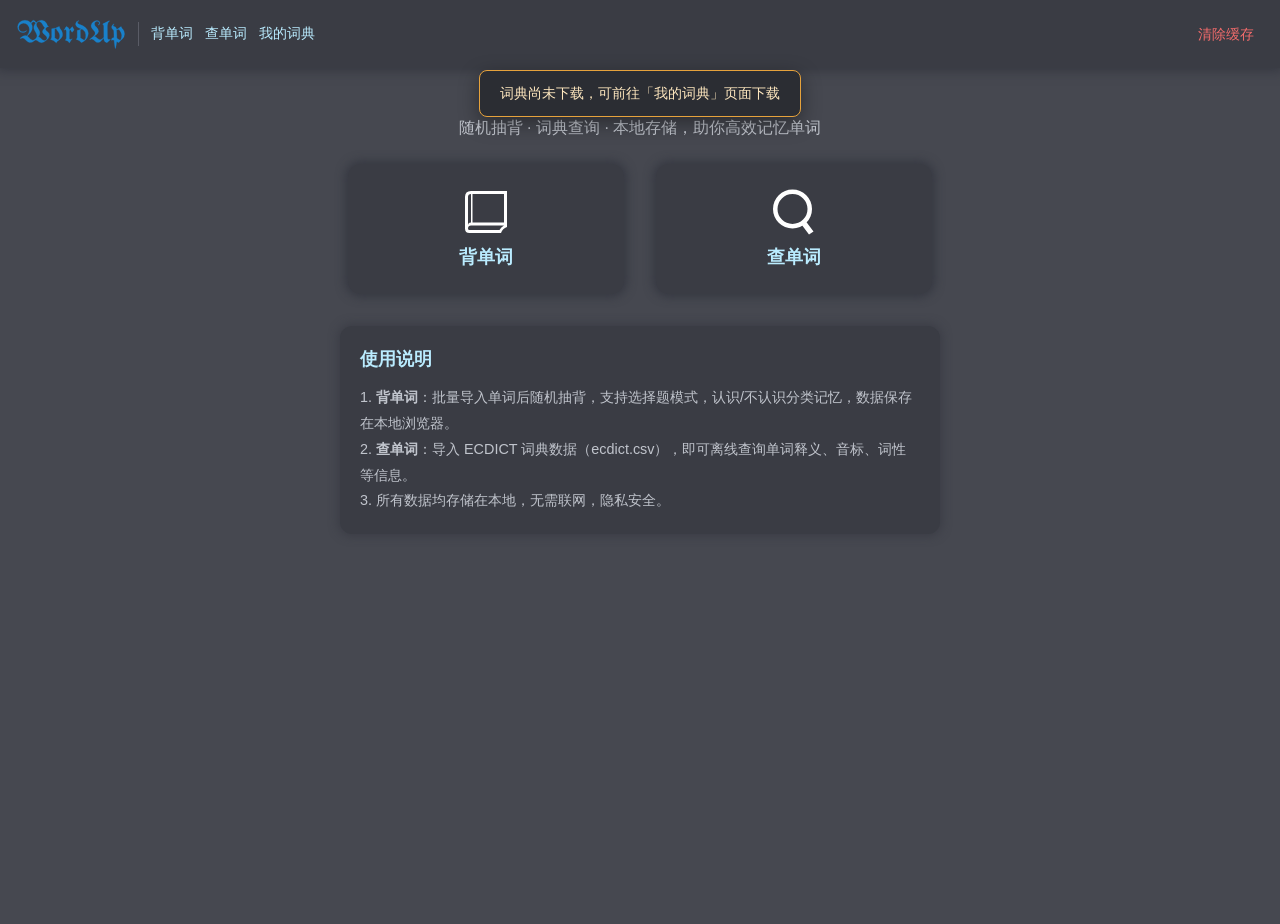
==== commit 89ac8d93: "Add files via upload" ====
--- a/index.html
+++ b/index.html
@@ -6,9 +6,15 @@
     <meta name="viewport" content="width=device-width, initial-scale=1.0, viewport-fit=cover">
     <meta name="theme-color" content="#3a3c44">
     <title>单词辅助背诵工具</title>
-    <link rel="stylesheet" href="css/style.css?v=116">
+    <link rel="stylesheet" href="css/style.css?v=121">
 </head>
 <body>
+<!-- 页面加载遮罩：加载完成前显示 -->
+<div id="loadingOverlay" class="loading-overlay">
+    <div class="loading-spinner"></div>
+    <div class="loading-text">加载中</div>
+</div>
+
     <!--导航栏-->
     <header class="banner">
         <div class="bannerLeftBox">
@@ -60,6 +66,6 @@
         </div>
     </main>
 
-    <script src="js/common.js?v=20"></script>
+    <script src="js/common.js?v=22"></script>
 </body>
 </html>
--- a/css/style.css
+++ b/css/style.css
@@ -1979,13 +1979,12 @@
     margin: 0;
     background: transparent;
     color: var(--danger);
-    border: 1px solid var(--border);
-    border-radius: 6px;
+    border: none;
     cursor: pointer;
     white-space: nowrap;
 }
 .batch-toggle-btn:hover {
-    background-color: var(--bg-panel);
+    color: var(--danger-deep);
 }
 .sidebar-list-item.batch-mode {
     cursor: pointer;
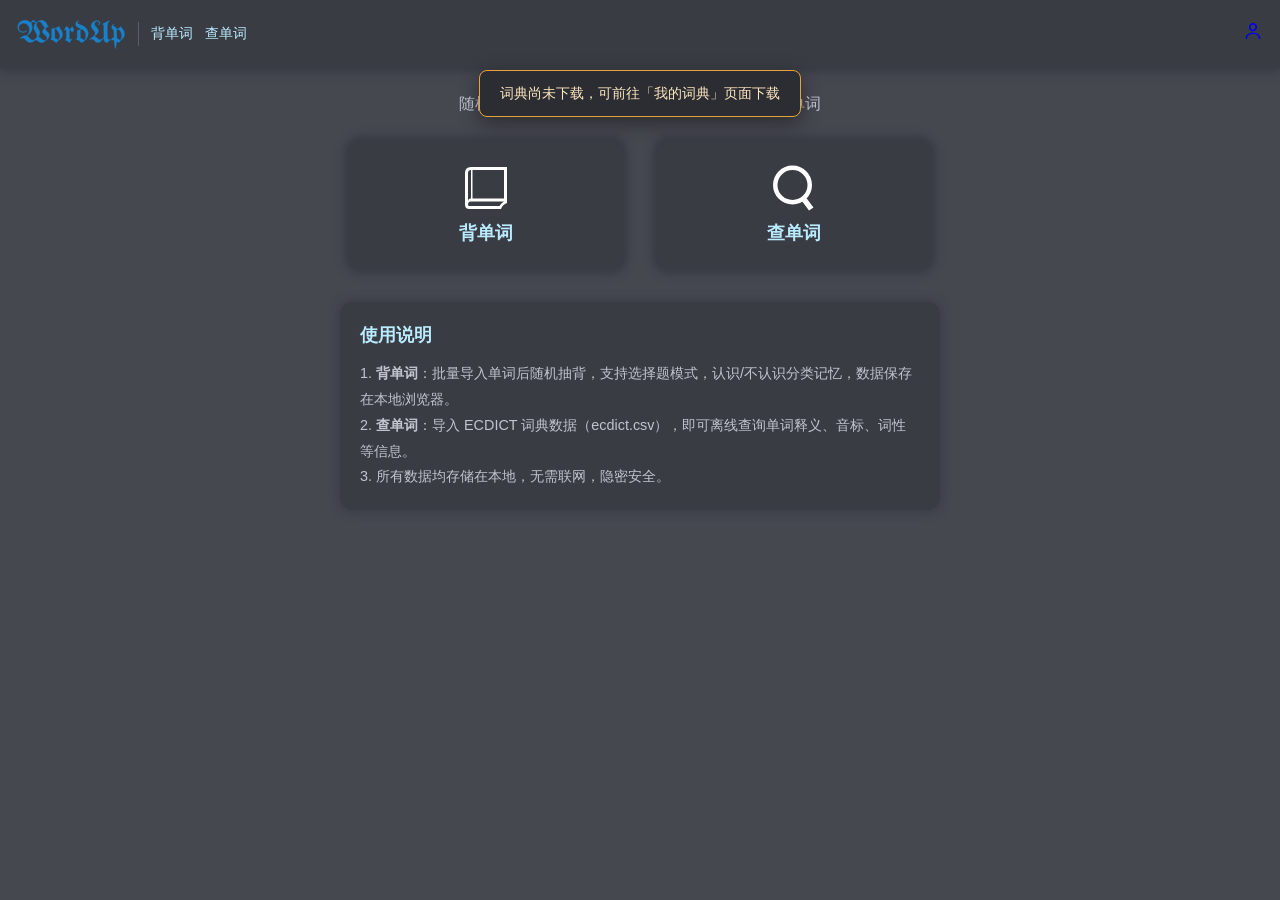
==== commit 64f23c8a: "Add files via upload" ====
--- a/index.html
+++ b/index.html
@@ -1,71 +1,75 @@
-<!DOCTYPE html>
-<html lang="zh-CN">
-<head>
-<!-- 入口主页：导航栏 + 背单词 / 查单词功能入口 + 使用说明 -->
-    <meta charset="UTF-8">
-    <meta name="viewport" content="width=device-width, initial-scale=1.0, viewport-fit=cover">
-    <meta name="theme-color" content="#3a3c44">
-    <title>单词辅助背诵工具</title>
-    <link rel="stylesheet" href="css/style.css?v=121">
-</head>
-<body>
-<!-- 页面加载遮罩：加载完成前显示 -->
-<div id="loadingOverlay" class="loading-overlay">
-    <div class="loading-spinner"></div>
-    <div class="loading-text">加载中</div>
-</div>
-
-    <!--导航栏-->
-    <header class="banner">
-        <div class="bannerLeftBox">
-            <a href="index.html">
-                <svg viewBox="-2 -2 264.413 81.637" height="34" fill="#1981CA" stroke="#1981CA" stroke-width="0.5" stroke-linecap="round" fill-rule="nonzero" vector-effect="non-scaling-stroke" style="display:block; width:auto;"><path d="M14.099 33.545L14.099 33.545Q19.043 33.765 22.266 30.981L22.266 30.981Q22.925 30.359 23.419 30.743Q23.914 31.128 23.438 31.641L23.438 31.641Q19.336 35.632 14.832 35.449L14.832 35.449Q9.119 35.339 5.493 31.586Q1.868 27.832 1.831 21.680L1.831 21.680Q1.501 15.344 6.702 10.583Q11.902 5.823 19.446 5.823L19.446 5.823Q27.795 5.823 33.032 11.389L33.032 11.389Q33.545 11.865 33.948 11.316L33.948 11.316Q37.537 5.676 39.862 5.585Q42.188 5.493 46.069 10.840L46.069 10.840Q46.472 11.389 46.985 10.950L46.985 10.950Q47.717 10.217 48.120 9.851L48.120 9.851Q53.430 5.017 60.699 5.695Q67.969 6.372 71.265 12.817L71.265 12.817Q72.253 14.868 72.784 16.754Q73.315 18.640 75.146 19.739L75.146 19.739Q76.172 20.325 76.172 20.837Q76.172 21.350 75.513 21.497L75.513 21.497Q73.059 22.046 70.715 23.584L70.715 23.584Q68.225 26.221 69.141 28.546Q70.056 30.872 73.938 33.618L73.938 33.618Q78.882 37.244 78.351 42.444Q77.820 47.644 72.327 52.917L72.327 52.917Q65.369 59.656 59.326 59.692Q53.284 59.729 48.450 54.675L48.450 54.675Q46.033 52.185 43.140 54.163L43.140 54.163Q35.229 60.352 30.011 59.308Q24.792 58.264 21.313 53.430L21.313 53.430Q15.674 45.667 9.229 49.658L9.229 49.658Q8.386 50.244 7.965 49.750Q7.544 49.255 8.167 48.706L8.167 48.706Q13.293 44.238 16.974 43.140Q20.654 42.041 23.511 43.066L23.511 43.066Q23.950 43.213 24.170 42.920L24.170 42.920Q26.990 39.734 28.693 35.669Q30.396 31.604 30.176 27.100L30.176 27.100Q29.919 22.375 25.964 17.487Q22.009 12.598 15.381 13.147L15.381 13.147Q11.426 13.513 8.112 16.150Q4.797 18.787 4.578 23.071L4.578 23.071Q4.541 27.356 7.068 30.359Q9.595 33.362 14.099 33.545ZM67.236 23.657L67.236 23.657Q64.893 21.936 63.739 19.739Q62.585 17.542 61.487 15.271L61.487 15.271Q59.143 10.620 55.481 9.338Q51.819 8.057 49.402 10.693L49.402 10.693Q46.948 13.367 47.040 16.791Q47.131 20.215 50.757 25.159L50.757 25.159Q54.822 30.872 55.225 35.504Q55.627 40.137 52.222 44.971L52.222 44.971Q51.965 45.300 52.039 45.557Q52.112 45.813 52.588 45.886L52.588 45.886Q54.163 46.289 56.287 48.120L56.287 48.120Q61.926 54.309 65.460 54.547Q68.994 54.785 71.082 52.148L71.082 52.148Q72.620 50.208 72.308 47.607Q71.997 45.007 66.064 40.210L66.064 40.210Q57.935 33.765 63.831 27.759L63.831 27.759Q65.625 25.964 67.273 24.646L67.273 24.646Q67.493 24.426 67.493 24.152Q67.493 23.877 67.236 23.657ZM34.827 13.696L34.827 13.696Q38.416 19.446 36.951 27.026L36.951 27.026Q36.072 31.567 32.629 35.779Q29.187 39.990 25.562 43.250L25.562 43.250Q25.085 43.799 25.635 44.202L25.635 44.202Q27.319 45.337 29.517 47.754L29.517 47.754Q33.142 51.929 36.639 53.247Q40.137 54.565 44.861 50.500L44.861 50.500Q49.365 46.655 48.230 42.004Q47.095 37.354 43.726 32.483L43.726 32.483Q39.954 27.026 40.649 22.229Q41.345 17.432 44.897 13.147L44.897 13.147Q45.227 12.817 44.897 12.378L44.897 12.378Q42.041 9.265 39.752 9.375Q37.463 9.485 34.827 13.037L34.827 13.037Q34.607 13.367 34.827 13.696ZM95.032 59.509L95.032 59.509Q94.482 60.425 93.677 59.509L93.677 59.509Q89.648 54.492 81.445 51.965L81.445 51.965Q80.786 51.782 80.804 51.379Q80.823 50.977 81.226 50.793L81.226 50.793Q83.569 49.988 83.569 45.923L83.569 45.923L83.459 27.246Q83.459 26.843 83.386 26.605Q83.313 26.367 83.441 26.166Q83.569 25.964 83.936 25.928L83.936 25.928Q93.677 25.122 101.257 20.618L101.257 20.618Q101.587 20.435 101.862 20.508Q102.136 20.581 102.173 21.021L102.173 21.021Q102.795 24.976 106.055 28.784L106.055 28.784Q107.849 30.981 109.039 34.790Q110.229 38.599 109.973 41.125L109.973 41.125Q109.607 44.092 108.032 46.454Q106.458 48.816 104.443 50.793L104.443 50.793Q102.063 53.137 99.316 54.749Q96.570 56.360 95.032 59.509ZM91.040 26.770L91.040 26.770L91.187 47.864Q91.187 48.413 91.626 48.633L91.626 48.633L98.108 52.661Q99.060 53.284 99.866 52.295L99.866 52.295Q103.345 48.560 103.015 43.323L103.015 43.323Q102.942 40.063 101.752 37.500Q100.562 34.937 98.804 32.959L98.804 32.959Q95.947 30.066 94.446 25.781L94.446 25.781Q94.373 25.598 94.116 25.470Q93.860 25.342 93.640 25.452L93.640 25.452Q92.542 25.854 91.443 26.147L91.443 26.147Q91.040 26.294 91.040 26.770ZM126.233 31.384L126.233 31.384L126.196 49.146Q126.196 50.317 126.782 50.647L126.782 50.647L129.419 52.185Q130.261 52.698 131.982 50.391L131.982 50.391Q132.349 49.915 132.898 50.189Q133.447 50.464 132.898 51.123L132.898 51.123Q129.053 55.408 127.002 59.546L127.002 59.546Q126.379 60.388 125.647 59.546L125.647 59.546Q123.596 57.166 121.820 55.920Q120.044 54.675 116.602 53.870L116.602 53.870Q115.942 53.687 115.942 53.284Q115.942 52.881 116.418 52.698L116.418 52.698Q118.872 52.295 118.835 48.486L118.835 48.486L118.835 32.996Q118.835 29.260 117.444 28.418L117.444 28.418Q115.833 27.356 114.807 29.187L114.807 29.187Q114.404 29.956 113.892 29.553Q113.379 29.150 113.928 28.271L113.928 28.271Q114.990 26.587 115.961 24.829Q116.931 23.071 117.957 21.313L117.957 21.313Q118.579 20.215 119.604 20.911L119.604 20.911Q124.988 23.511 126.050 27.502L126.050 27.502Q126.160 27.869 126.489 27.960Q126.819 28.052 127.075 27.722L127.075 27.722L132.715 21.240Q132.935 21.021 133.228 21.039Q133.521 21.057 133.704 21.350L133.704 21.350L137.549 28.711Q137.695 29.041 137.476 29.333L137.476 29.333L133.081 34.607Q132.825 34.863 132.513 34.827Q132.202 34.790 132.092 34.497L132.092 34.497L129.126 29.004Q128.979 28.784 128.668 28.729Q128.357 28.674 128.101 28.931L128.101 28.931L126.379 31.018Q126.233 31.165 126.233 31.384ZM148.535 7.837L148.535 7.837Q145.642 8.643 145.715 11.243L145.715 11.243Q145.752 12.891 147.601 14.301Q149.451 15.710 151.941 16.187L151.941 16.187Q151.978 16.187 152.014 16.223L152.014 16.223Q159.705 19.080 165.399 23.694Q171.094 28.308 171.863 37.097L171.863 37.097L171.863 37.207Q171.094 43.799 168.677 48.193Q166.260 52.588 162.964 54.895L162.964 54.895L162.927 54.968Q161.389 56.287 159.302 57.312Q157.214 58.337 155.603 59.436L155.603 59.436Q154.578 60.132 154.285 59.436L154.285 59.436Q152.234 54.565 142.969 52.002L142.969 52.002Q142.419 51.892 142.383 51.453Q142.346 51.013 142.786 50.830L142.786 50.830Q145.093 49.951 145.093 45.959L145.093 45.959L145.020 30.725Q145.020 29.443 146.191 29.517L146.191 29.517Q149.854 29.993 153.516 27.026L153.516 27.026Q153.735 26.880 153.735 26.477L153.735 26.477Q153.662 26.184 153.369 26.038L153.369 26.038Q151.978 25.452 150.586 24.884Q149.194 24.316 147.876 23.657L147.876 23.657Q144.470 22.119 142.841 19.666Q141.211 17.212 140.918 14.795L140.918 14.795L140.918 14.612Q141.833 7.617 147.949 6.812L147.949 6.812Q148.901 6.665 148.993 7.178Q149.084 7.690 148.535 7.837ZM155.676 27.063L155.676 27.063Q155.347 26.917 155.054 27.136L155.054 27.136L153.333 28.491Q152.600 29.041 152.600 29.810L152.600 29.810L152.747 47.900Q152.747 48.450 153.186 48.669L153.186 48.669L161.096 53.320Q162.048 53.906 162.854 52.881L162.854 52.881Q166.150 48.230 165.399 40.521Q164.648 32.813 159.045 28.857L159.045 28.857Q158.020 28.162 155.676 27.063ZM215.369 59.363L215.369 59.363Q211.670 57.568 210.425 55.994L210.425 55.994Q209.106 54.272 208.960 49.805L208.960 49.805Q208.960 49.292 208.612 49.182Q208.264 49.072 207.935 49.438L207.935 49.438Q206.396 51.086 204.840 52.716Q203.284 54.346 201.746 55.994L201.746 55.994Q194.568 63.464 186.694 55.078L186.694 55.078Q183.948 52.185 181.274 51.251Q178.601 50.317 176.074 52.551L176.074 52.551Q175.415 53.064 174.957 52.551Q174.500 52.039 175.195 51.416L175.195 51.416L184.460 43.616L184.497 43.579Q189.148 39.111 187.921 35.797Q186.694 32.483 183.508 29.187L183.508 29.187Q180.798 26.440 178.931 22.504Q177.063 18.567 179.993 13.660L179.993 13.660Q182.300 9.814 186.108 8.112Q189.917 6.409 192.773 6.519L192.773 6.519Q197.900 6.738 199.219 10.712Q200.537 14.685 197.021 17.358L197.021 17.358Q196.216 18.018 195.648 17.340Q195.081 16.663 195.959 15.930L195.959 15.930Q198.926 13.623 197.406 11.041Q195.886 8.459 192.810 8.276L192.810 8.276Q190.576 8.167 188.690 9.778Q186.804 11.389 186.731 13.660L186.731 13.660Q186.584 17.908 188.324 19.519Q190.063 21.130 191.235 22.266L191.235 22.266Q197.241 28.455 196.454 33.032Q195.667 37.610 186.987 43.542L186.987 43.542Q186.584 43.799 186.621 44.147Q186.658 44.495 187.207 44.604L187.207 44.604Q189.478 45.117 190.704 46.490Q191.931 47.864 193.323 49.146L193.323 49.146Q198.047 53.540 201.672 52.002Q205.298 50.464 208.740 46.509L208.740 46.509Q208.887 46.326 208.887 46.106L208.887 46.106L208.667 19.666Q208.667 16.956 206.616 16.150L206.616 16.150Q204.932 15.381 206.689 14.392L206.689 14.392Q210.352 12.634 214.014 10.803Q217.676 8.972 221.375 7.141L221.375 7.141Q222.034 6.775 222.528 7.269Q223.022 7.764 222.253 8.459L222.253 8.459Q219.397 10.510 218.427 13.971Q217.456 17.432 217.493 22.046L217.493 22.046L217.749 47.827Q217.786 53.687 223.352 51.672L223.352 51.672Q224.084 51.379 224.487 51.874Q224.890 52.368 224.341 52.881L224.341 52.881L217.346 59.180Q216.907 59.546 216.357 59.583Q215.808 59.619 215.369 59.363ZM232.983 15.491L232.983 15.491Q231.372 17.175 231.555 18.768Q231.738 20.361 234.192 21.094L234.192 21.094Q237.341 22.046 238.367 23.566Q239.392 25.085 239.612 27.100L239.612 27.100Q239.648 27.466 239.923 27.576Q240.198 27.686 240.491 27.576L240.491 27.576Q245.142 24.866 250.049 21.094L250.049 21.094Q250.342 20.874 250.635 21.021Q250.928 21.167 251.001 21.460L251.001 21.460Q251.367 23.438 252.484 24.829Q253.601 26.221 254.810 27.576L254.810 27.576Q259.314 32.666 258.801 38.965L258.801 38.965Q258.289 46.692 253.418 50.793L253.418 50.793Q248.035 55.334 245.142 59.326L245.142 59.326Q244.775 59.802 244.299 59.473L244.299 59.473Q243.384 58.923 242.468 58.411Q241.553 57.898 240.637 57.349L240.637 57.349Q240.344 57.202 240.070 57.330Q239.795 57.458 239.795 57.825L239.795 57.825Q239.355 61.780 238.678 65.588Q238.000 69.397 237.231 73.242L237.231 73.242Q237.085 73.755 236.609 73.737Q236.133 73.718 236.023 73.242L236.023 73.242Q235.254 68.811 234.576 63.776Q233.899 58.740 233.533 54.089L233.533 54.089Q233.459 53.687 233.130 53.577L233.130 53.577Q229.431 52.222 227.893 53.906L227.893 53.906Q227.563 54.236 227.216 54.108Q226.868 53.979 226.868 53.467L226.868 53.467Q226.904 47.498 232.581 47.131L232.581 47.131Q233.130 47.131 233.130 46.545L233.130 46.545L233.130 45.410Q233.130 39.954 232.965 37.573Q232.800 35.193 232.690 31.787L232.690 31.787Q232.617 30.139 231.848 29.260Q231.079 28.381 230.310 27.722L230.310 27.722Q226.978 24.976 227.545 21.661Q228.113 18.347 231.885 14.905L231.885 14.905Q232.544 14.209 233.020 14.594Q233.496 14.978 232.983 15.491ZM240.234 48.669L240.234 48.669Q240.234 49.109 240.564 49.219L240.564 49.219Q242.432 50.171 244.208 51.233Q245.984 52.295 247.815 53.320L247.815 53.320Q248.364 53.577 248.657 53.101L248.657 53.101Q249.756 51.379 250.708 48.853Q251.660 46.326 251.733 42.554L251.733 42.554Q251.807 38.635 250.214 35.541Q248.621 32.446 246.753 29.626L246.753 29.626Q244.812 26.917 240.051 29.224L240.051 29.224Q239.685 29.407 239.685 29.773L239.685 29.773Q239.722 30.212 239.722 31.091L239.722 31.091L240.198 45.593Q240.234 46.655 240.234 48.669Z"/></svg>
-            </a>
-            <span class="banner-divider"></span>
-            <a href="./WordMemorizer.html" class="nav-link">背单词</a>
-            <a href="./DictLookup.html" class="nav-link">查单词</a>
-            <a href="./MyLists.html" class="nav-link">我的词典</a>
-        </div>
-        <button type="button" class="clear-cache-btn" onclick="clearAllCache()">清除缓存</button>
-    </header>
-
-    <!--中心-->
-    <main class="main-content">
-        <div class="container">
-            <div class="main-text">
-                <p>随机抽背 · 词典查询 · 本地存储，助你高效记忆单词</p>
-            </div>
-
-            <div class="main-box">
-                <a href="./WordMemorizer.html" class="mainA1">
-                    <svg class="icon1" viewBox="0 0 1024 1024" version="1.1" xmlns="http://www.w3.org/2000/svg">
-                        <path d="M 960 64 L 960 832 Q 864 864 832 960 L 160 960 Q 64 960 64 864 L 64 192 Q 64 64 192 64 L 960 64z
-                                M 896 128 L 224 128 L 224 736 L 896 736 L 896 128z
-                                M 896 800 L 192 800 Q 128 800 128 864 Q 128 896 160 896 L 800 896 Q 832 832 896 800z
-                                M 192 128 Q 128 128 128 192 L 128 800 Q 128 736 192 736 L 192 128z"></path>
-                    </svg>
-                    <span class="text1">背单词</span>
-                </a>
-
-                <a href="./DictLookup.html" class="mainA1">
-                    <svg class="icon1" viewBox="0 0 1024 1024" version="1.1" xmlns="http://www.w3.org/2000/svg">
-                        <path d="M 64 448 A 50 50 0 1 1 896 448 A 50 50 0 1 1 64 448 M 160 448 A 50 50 0 1 0 800 448 A 50 50 0 1 0 160 448 M 736 672 L 928 928 L 832 992 L 640 736 L 736 672"></path>
-                    </svg>
-                    <span class="text1">查单词</span>
-                </a>
-            </div>
-
-            <div class="section" style="max-width:600px;">
-                <h3>使用说明</h3>
-                <p style="font-size:0.9rem;color:#c0c4cc;line-height:1.8;">
-                    1. <strong>背单词</strong>：批量导入单词后随机抽背，支持选择题模式，认识/不认识分类记忆，数据保存在本地浏览器。<br>
-                    2. <strong>查单词</strong>：导入 ECDICT 词典数据（ecdict.csv），即可离线查询单词释义、音标、词性等信息。<br>
-                    3. 所有数据均存储在本地，无需联网，隐私安全。
-                </p>
-            </div>
-        </div>
-    </main>
-
-    <script src="js/common.js?v=22"></script>
-</body>
-</html>
+﻿<!DOCTYPE html>
+<html lang="zh-CN">
+<head>
+<!-- 入口主页：导航栏 + 背单词 / 查单词功能入口 + 使用说明 -->
+    <meta charset="UTF-8">
+    <meta name="viewport" content="width=device-width, initial-scale=1.0, viewport-fit=cover">
+    <meta name="theme-color" content="#3a3c44">
+    <title>单词辅助背诵工具</title>
+    <link rel="stylesheet" href="css/style.css?v=127">
+</head>
+<body>
+<!-- 页面加载遮罩：加载完成前显示 -->
+<div id="loadingOverlay" class="loading-overlay">
+    <div class="loading-spinner"></div>
+    <div class="loading-text">加载中</div>
+</div>
+
+    <!--导航栏-->
+    <header class="banner">
+        <div class="bannerLeftBox">
+            <a href="index.html">
+                <svg viewBox="-2 -2 264.413 81.637" height="34" fill="#1981CA" stroke="#1981CA" stroke-width="0.5" stroke-linecap="round" fill-rule="nonzero" vector-effect="non-scaling-stroke" style="display:block; width:auto;"><path d="M14.099 33.545L14.099 33.545Q19.043 33.765 22.266 30.981L22.266 30.981Q22.925 30.359 23.419 30.743Q23.914 31.128 23.438 31.641L23.438 31.641Q19.336 35.632 14.832 35.449L14.832 35.449Q9.119 35.339 5.493 31.586Q1.868 27.832 1.831 21.680L1.831 21.680Q1.501 15.344 6.702 10.583Q11.902 5.823 19.446 5.823L19.446 5.823Q27.795 5.823 33.032 11.389L33.032 11.389Q33.545 11.865 33.948 11.316L33.948 11.316Q37.537 5.676 39.862 5.585Q42.188 5.493 46.069 10.840L46.069 10.840Q46.472 11.389 46.985 10.950L46.985 10.950Q47.717 10.217 48.120 9.851L48.120 9.851Q53.430 5.017 60.699 5.695Q67.969 6.372 71.265 12.817L71.265 12.817Q72.253 14.868 72.784 16.754Q73.315 18.640 75.146 19.739L75.146 19.739Q76.172 20.325 76.172 20.837Q76.172 21.350 75.513 21.497L75.513 21.497Q73.059 22.046 70.715 23.584L70.715 23.584Q68.225 26.221 69.141 28.546Q70.056 30.872 73.938 33.618L73.938 33.618Q78.882 37.244 78.351 42.444Q77.820 47.644 72.327 52.917L72.327 52.917Q65.369 59.656 59.326 59.692Q53.284 59.729 48.450 54.675L48.450 54.675Q46.033 52.185 43.140 54.163L43.140 54.163Q35.229 60.352 30.011 59.308Q24.792 58.264 21.313 53.430L21.313 53.430Q15.674 45.667 9.229 49.658L9.229 49.658Q8.386 50.244 7.965 49.750Q7.544 49.255 8.167 48.706L8.167 48.706Q13.293 44.238 16.974 43.140Q20.654 42.041 23.511 43.066L23.511 43.066Q23.950 43.213 24.170 42.920L24.170 42.920Q26.990 39.734 28.693 35.669Q30.396 31.604 30.176 27.100L30.176 27.100Q29.919 22.375 25.964 17.487Q22.009 12.598 15.381 13.147L15.381 13.147Q11.426 13.513 8.112 16.150Q4.797 18.787 4.578 23.071L4.578 23.071Q4.541 27.356 7.068 30.359Q9.595 33.362 14.099 33.545ZM67.236 23.657L67.236 23.657Q64.893 21.936 63.739 19.739Q62.585 17.542 61.487 15.271L61.487 15.271Q59.143 10.620 55.481 9.338Q51.819 8.057 49.402 10.693L49.402 10.693Q46.948 13.367 47.040 16.791Q47.131 20.215 50.757 25.159L50.757 25.159Q54.822 30.872 55.225 35.504Q55.627 40.137 52.222 44.971L52.222 44.971Q51.965 45.300 52.039 45.557Q52.112 45.813 52.588 45.886L52.588 45.886Q54.163 46.289 56.287 48.120L56.287 48.120Q61.926 54.309 65.460 54.547Q68.994 54.785 71.082 52.148L71.082 52.148Q72.620 50.208 72.308 47.607Q71.997 45.007 66.064 40.210L66.064 40.210Q57.935 33.765 63.831 27.759L63.831 27.759Q65.625 25.964 67.273 24.646L67.273 24.646Q67.493 24.426 67.493 24.152Q67.493 23.877 67.236 23.657ZM34.827 13.696L34.827 13.696Q38.416 19.446 36.951 27.026L36.951 27.026Q36.072 31.567 32.629 35.779Q29.187 39.990 25.562 43.250L25.562 43.250Q25.085 43.799 25.635 44.202L25.635 44.202Q27.319 45.337 29.517 47.754L29.517 47.754Q33.142 51.929 36.639 53.247Q40.137 54.565 44.861 50.500L44.861 50.500Q49.365 46.655 48.230 42.004Q47.095 37.354 43.726 32.483L43.726 32.483Q39.954 27.026 40.649 22.229Q41.345 17.432 44.897 13.147L44.897 13.147Q45.227 12.817 44.897 12.378L44.897 12.378Q42.041 9.265 39.752 9.375Q37.463 9.485 34.827 13.037L34.827 13.037Q34.607 13.367 34.827 13.696ZM95.032 59.509L95.032 59.509Q94.482 60.425 93.677 59.509L93.677 59.509Q89.648 54.492 81.445 51.965L81.445 51.965Q80.786 51.782 80.804 51.379Q80.823 50.977 81.226 50.793L81.226 50.793Q83.569 49.988 83.569 45.923L83.569 45.923L83.459 27.246Q83.459 26.843 83.386 26.605Q83.313 26.367 83.441 26.166Q83.569 25.964 83.936 25.928L83.936 25.928Q93.677 25.122 101.257 20.618L101.257 20.618Q101.587 20.435 101.862 20.508Q102.136 20.581 102.173 21.021L102.173 21.021Q102.795 24.976 106.055 28.784L106.055 28.784Q107.849 30.981 109.039 34.790Q110.229 38.599 109.973 41.125L109.973 41.125Q109.607 44.092 108.032 46.454Q106.458 48.816 104.443 50.793L104.443 50.793Q102.063 53.137 99.316 54.749Q96.570 56.360 95.032 59.509ZM91.040 26.770L91.040 26.770L91.187 47.864Q91.187 48.413 91.626 48.633L91.626 48.633L98.108 52.661Q99.060 53.284 99.866 52.295L99.866 52.295Q103.345 48.560 103.015 43.323L103.015 43.323Q102.942 40.063 101.752 37.500Q100.562 34.937 98.804 32.959L98.804 32.959Q95.947 30.066 94.446 25.781L94.446 25.781Q94.373 25.598 94.116 25.470Q93.860 25.342 93.640 25.452L93.640 25.452Q92.542 25.854 91.443 26.147L91.443 26.147Q91.040 26.294 91.040 26.770ZM126.233 31.384L126.233 31.384L126.196 49.146Q126.196 50.317 126.782 50.647L126.782 50.647L129.419 52.185Q130.261 52.698 131.982 50.391L131.982 50.391Q132.349 49.915 132.898 50.189Q133.447 50.464 132.898 51.123L132.898 51.123Q129.053 55.408 127.002 59.546L127.002 59.546Q126.379 60.388 125.647 59.546L125.647 59.546Q123.596 57.166 121.820 55.920Q120.044 54.675 116.602 53.870L116.602 53.870Q115.942 53.687 115.942 53.284Q115.942 52.881 116.418 52.698L116.418 52.698Q118.872 52.295 118.835 48.486L118.835 48.486L118.835 32.996Q118.835 29.260 117.444 28.418L117.444 28.418Q115.833 27.356 114.807 29.187L114.807 29.187Q114.404 29.956 113.892 29.553Q113.379 29.150 113.928 28.271L113.928 28.271Q114.990 26.587 115.961 24.829Q116.931 23.071 117.957 21.313L117.957 21.313Q118.579 20.215 119.604 20.911L119.604 20.911Q124.988 23.511 126.050 27.502L126.050 27.502Q126.160 27.869 126.489 27.960Q126.819 28.052 127.075 27.722L127.075 27.722L132.715 21.240Q132.935 21.021 133.228 21.039Q133.521 21.057 133.704 21.350L133.704 21.350L137.549 28.711Q137.695 29.041 137.476 29.333L137.476 29.333L133.081 34.607Q132.825 34.863 132.513 34.827Q132.202 34.790 132.092 34.497L132.092 34.497L129.126 29.004Q128.979 28.784 128.668 28.729Q128.357 28.674 128.101 28.931L128.101 28.931L126.379 31.018Q126.233 31.165 126.233 31.384ZM148.535 7.837L148.535 7.837Q145.642 8.643 145.715 11.243L145.715 11.243Q145.752 12.891 147.601 14.301Q149.451 15.710 151.941 16.187L151.941 16.187Q151.978 16.187 152.014 16.223L152.014 16.223Q159.705 19.080 165.399 23.694Q171.094 28.308 171.863 37.097L171.863 37.097L171.863 37.207Q171.094 43.799 168.677 48.193Q166.260 52.588 162.964 54.895L162.964 54.895L162.927 54.968Q161.389 56.287 159.302 57.312Q157.214 58.337 155.603 59.436L155.603 59.436Q154.578 60.132 154.285 59.436L154.285 59.436Q152.234 54.565 142.969 52.002L142.969 52.002Q142.419 51.892 142.383 51.453Q142.346 51.013 142.786 50.830L142.786 50.830Q145.093 49.951 145.093 45.959L145.093 45.959L145.020 30.725Q145.020 29.443 146.191 29.517L146.191 29.517Q149.854 29.993 153.516 27.026L153.516 27.026Q153.735 26.880 153.735 26.477L153.735 26.477Q153.662 26.184 153.369 26.038L153.369 26.038Q151.978 25.452 150.586 24.884Q149.194 24.316 147.876 23.657L147.876 23.657Q144.470 22.119 142.841 19.666Q141.211 17.212 140.918 14.795L140.918 14.795L140.918 14.612Q141.833 7.617 147.949 6.812L147.949 6.812Q148.901 6.665 148.993 7.178Q149.084 7.690 148.535 7.837ZM155.676 27.063L155.676 27.063Q155.347 26.917 155.054 27.136L155.054 27.136L153.333 28.491Q152.600 29.041 152.600 29.810L152.600 29.810L152.747 47.900Q152.747 48.450 153.186 48.669L153.186 48.669L161.096 53.320Q162.048 53.906 162.854 52.881L162.854 52.881Q166.150 48.230 165.399 40.521Q164.648 32.813 159.045 28.857L159.045 28.857Q158.020 28.162 155.676 27.063ZM215.369 59.363L215.369 59.363Q211.670 57.568 210.425 55.994L210.425 55.994Q209.106 54.272 208.960 49.805L208.960 49.805Q208.960 49.292 208.612 49.182Q208.264 49.072 207.935 49.438L207.935 49.438Q206.396 51.086 204.840 52.716Q203.284 54.346 201.746 55.994L201.746 55.994Q194.568 63.464 186.694 55.078L186.694 55.078Q183.948 52.185 181.274 51.251Q178.601 50.317 176.074 52.551L176.074 52.551Q175.415 53.064 174.957 52.551Q174.500 52.039 175.195 51.416L175.195 51.416L184.460 43.616L184.497 43.579Q189.148 39.111 187.921 35.797Q186.694 32.483 183.508 29.187L183.508 29.187Q180.798 26.440 178.931 22.504Q177.063 18.567 179.993 13.660L179.993 13.660Q182.300 9.814 186.108 8.112Q189.917 6.409 192.773 6.519L192.773 6.519Q197.900 6.738 199.219 10.712Q200.537 14.685 197.021 17.358L197.021 17.358Q196.216 18.018 195.648 17.340Q195.081 16.663 195.959 15.930L195.959 15.930Q198.926 13.623 197.406 11.041Q195.886 8.459 192.810 8.276L192.810 8.276Q190.576 8.167 188.690 9.778Q186.804 11.389 186.731 13.660L186.731 13.660Q186.584 17.908 188.324 19.519Q190.063 21.130 191.235 22.266L191.235 22.266Q197.241 28.455 196.454 33.032Q195.667 37.610 186.987 43.542L186.987 43.542Q186.584 43.799 186.621 44.147Q186.658 44.495 187.207 44.604L187.207 44.604Q189.478 45.117 190.704 46.490Q191.931 47.864 193.323 49.146L193.323 49.146Q198.047 53.540 201.672 52.002Q205.298 50.464 208.740 46.509L208.740 46.509Q208.887 46.326 208.887 46.106L208.887 46.106L208.667 19.666Q208.667 16.956 206.616 16.150L206.616 16.150Q204.932 15.381 206.689 14.392L206.689 14.392Q210.352 12.634 214.014 10.803Q217.676 8.972 221.375 7.141L221.375 7.141Q222.034 6.775 222.528 7.269Q223.022 7.764 222.253 8.459L222.253 8.459Q219.397 10.510 218.427 13.971Q217.456 17.432 217.493 22.046L217.493 22.046L217.749 47.827Q217.786 53.687 223.352 51.672L223.352 51.672Q224.084 51.379 224.487 51.874Q224.890 52.368 224.341 52.881L224.341 52.881L217.346 59.180Q216.907 59.546 216.357 59.583Q215.808 59.619 215.369 59.363ZM232.983 15.491L232.983 15.491Q231.372 17.175 231.555 18.768Q231.738 20.361 234.192 21.094L234.192 21.094Q237.341 22.046 238.367 23.566Q239.392 25.085 239.612 27.100L239.612 27.100Q239.648 27.466 239.923 27.576Q240.198 27.686 240.491 27.576L240.491 27.576Q245.142 24.866 250.049 21.094L250.049 21.094Q250.342 20.874 250.635 21.021Q250.928 21.167 251.001 21.460L251.001 21.460Q251.367 23.438 252.484 24.829Q253.601 26.221 254.810 27.576L254.810 27.576Q259.314 32.666 258.801 38.965L258.801 38.965Q258.289 46.692 253.418 50.793L253.418 50.793Q248.035 55.334 245.142 59.326L245.142 59.326Q244.775 59.802 244.299 59.473L244.299 59.473Q243.384 58.923 242.468 58.411Q241.553 57.898 240.637 57.349L240.637 57.349Q240.344 57.202 240.070 57.330Q239.795 57.458 239.795 57.825L239.795 57.825Q239.355 61.780 238.678 65.588Q238.000 69.397 237.231 73.242L237.231 73.242Q237.085 73.755 236.609 73.737Q236.133 73.718 236.023 73.242L236.023 73.242Q235.254 68.811 234.576 63.776Q233.899 58.740 233.533 54.089L233.533 54.089Q233.459 53.687 233.130 53.577L233.130 53.577Q229.431 52.222 227.893 53.906L227.893 53.906Q227.563 54.236 227.216 54.108Q226.868 53.979 226.868 53.467L226.868 53.467Q226.904 47.498 232.581 47.131L232.581 47.131Q233.130 47.131 233.130 46.545L233.130 46.545L233.130 45.410Q233.130 39.954 232.965 37.573Q232.800 35.193 232.690 31.787L232.690 31.787Q232.617 30.139 231.848 29.260Q231.079 28.381 230.310 27.722L230.310 27.722Q226.978 24.976 227.545 21.661Q228.113 18.347 231.885 14.905L231.885 14.905Q232.544 14.209 233.020 14.594Q233.496 14.978 232.983 15.491ZM240.234 48.669L240.234 48.669Q240.234 49.109 240.564 49.219L240.564 49.219Q242.432 50.171 244.208 51.233Q245.984 52.295 247.815 53.320L247.815 53.320Q248.364 53.577 248.657 53.101L248.657 53.101Q249.756 51.379 250.708 48.853Q251.660 46.326 251.733 42.554L251.733 42.554Q251.807 38.635 250.214 35.541Q248.621 32.446 246.753 29.626L246.753 29.626Q244.812 26.917 240.051 29.224L240.051 29.224Q239.685 29.407 239.685 29.773L239.685 29.773Q239.722 30.212 239.722 31.091L239.722 31.091L240.198 45.593Q240.234 46.655 240.234 48.669Z"/></svg>
+            </a>
+            <span class="banner-divider"></span>
+            <a href="./WordMemorizer.html" class="nav-link">背单词</a>
+            <a href="./DictLookup.html" class="nav-link">查单词</a>
+        </div>
+        <a href="./User.html" class="nav-user-btn" title="用户" aria-label="用户">
+            <svg viewBox="0 0 24 24" width="22" height="22" fill="none" stroke="currentColor" stroke-width="1.8" stroke-linecap="round" stroke-linejoin="round" aria-hidden="true">
+                <circle cx="12" cy="7.8" r="3.6"></circle>
+                <path d="M4.8 20c0-3.55 3.22-5.6 7.2-5.6s7.2 2.05 7.2 5.6"></path>
+            </svg>
+        </a>
+    </header>
+
+    <!--中心-->
+    <main class="main-content">
+        <div class="container">
+            <div class="main-text">
+                <p>随机抽背 · 词典查询 · 本地存储，助你高效记忆单词</p>
+            </div>
+
+            <div class="main-box">
+                <a href="./WordMemorizer.html" class="mainA1">
+                    <svg class="icon1" viewBox="0 0 1024 1024" version="1.1" xmlns="http://www.w3.org/2000/svg">
+                        <path d="M 960 64 L 960 832 Q 864 864 832 960 L 160 960 Q 64 960 64 864 L 64 192 Q 64 64 192 64 L 960 64z
+                                M 896 128 L 224 128 L 224 736 L 896 736 L 896 128z
+                                M 896 800 L 192 800 Q 128 800 128 864 Q 128 896 160 896 L 800 896 Q 832 832 896 800z
+                                M 192 128 Q 128 128 128 192 L 128 800 Q 128 736 192 736 L 192 128z"></path>
+                    </svg>
+                    <span class="text1">背单词</span>
+                </a>
+
+                <a href="./DictLookup.html" class="mainA1">
+                    <svg class="icon1" viewBox="0 0 1024 1024" version="1.1" xmlns="http://www.w3.org/2000/svg">
+                        <path d="M 64 448 A 50 50 0 1 1 896 448 A 50 50 0 1 1 64 448 M 160 448 A 50 50 0 1 0 800 448 A 50 50 0 1 0 160 448 M 736 672 L 928 928 L 832 992 L 640 736 L 736 672"></path>
+                    </svg>
+                    <span class="text1">查单词</span>
+                </a>
+            </div>
+
+            <div class="section" style="max-width:600px;">
+                <h3>使用说明</h3>
+                <p style="font-size:0.9rem;color:#c0c4cc;line-height:1.8;">
+                    1. <strong>背单词</strong>：批量导入单词后随机抽背，支持选择题模式，认识/不认识分类记忆，数据保存在本地浏览器。<br>
+                    2. <strong>查单词</strong>：导入 ECDICT 词典数据（ecdict.csv），即可离线查询单词释义、音标、词性等信息。<br>
+                    3. 所有数据均存储在本地，无需联网，隐密安全。
+                </p>
+            </div>
+        </div>
+    </main>
+
+    <script src="js/common.js?v=25"></script>
+</body>
+</html>
--- a/css/style.css
+++ b/css/style.css
@@ -514,6 +514,68 @@
     color: var(--highlight);
 }
 
+/* 单词详细弹窗右上角"查看详细"：蓝色文字按钮，紧贴关闭按钮左侧 */
+#wordDetailModal .modal-header span {
+    flex: 1;
+}
+.word-detail-link {
+    background: transparent;
+    border: none;
+    color: var(--highlight);
+    font-size: 0.9rem;
+    font-weight: normal;
+    cursor: pointer;
+    padding: 4px 10px;
+    border-radius: 6px;
+    margin: 0 4px;
+}
+.word-detail-link:hover {
+    background-color: rgba(186, 236, 255, 0.12);
+}
+
+/* 通用文字按钮（无边框无背景，浅蓝文字，如"从Excel导入"） */
+.text-btn {
+    background: transparent;
+    border: none;
+    color: var(--highlight);
+    font-size: 0.9rem;
+    cursor: pointer;
+    padding: 4px 10px;
+    border-radius: 6px;
+}
+.text-btn:hover {
+    background-color: rgba(186, 236, 255, 0.12);
+}
+
+/* 页面加载遮罩：数据未加载完成前覆盖全屏，页面变灰 + 转圈 + 加载中 */
+.loading-overlay {
+    position: fixed;
+    inset: 0;
+    z-index: 9999;
+    display: flex;
+    flex-direction: column;
+    align-items: center;
+    justify-content: center;
+    gap: 14px;
+    background-color: rgba(10, 12, 18, 0.62);
+}
+.loading-spinner {
+    width: 42px;
+    height: 42px;
+    border: 4px solid rgba(255, 255, 255, 0.25);
+    border-top-color: var(--highlight);
+    border-radius: 50%;
+    animation: loading-spin 0.9s linear infinite;
+}
+@keyframes loading-spin {
+    to { transform: rotate(360deg); }
+}
+.loading-text {
+    color: rgba(255, 255, 255, 0.9);
+    font-size: 0.95rem;
+    letter-spacing: 0.15em;
+}
+
 .modal-close {
     background: transparent;
     border: none;
@@ -793,6 +855,12 @@
     margin-bottom: 0.5rem;
     margin-top: 10px;
     word-break: break-word;
+    cursor: pointer;
+    border-radius: 6px;
+    transition: background-color .15s;
+}
+.word:hover {
+    background-color: var(--bg-main);
 }
 
 .meaning {
@@ -800,6 +868,12 @@
     color: var(--success);
     margin-top: 0.5rem;
     white-space: normal;
+    cursor: pointer;
+    border-radius: 6px;
+    transition: background-color .15s;
+}
+.meaning:hover {
+    background-color: var(--bg-main);
 }
 
 .phonetic {
@@ -1126,6 +1200,21 @@
     color: var(--white);
     white-space: pre-wrap;
     line-height: 1.6;
+}
+
+/* 单词详细弹窗：单轮循环判定翻转按钮 */
+.word-mark-toggle {
+    margin-top: 0.75rem;
+    padding: 6px 14px;
+    background-color: var(--highlight, #4f8cff);
+    color: #fff;
+    border: none;
+    border-radius: 6px;
+    cursor: pointer;
+    font-size: 0.9rem;
+}
+.word-mark-toggle:hover {
+    opacity: 0.85;
 }
 
 .dict-definition {
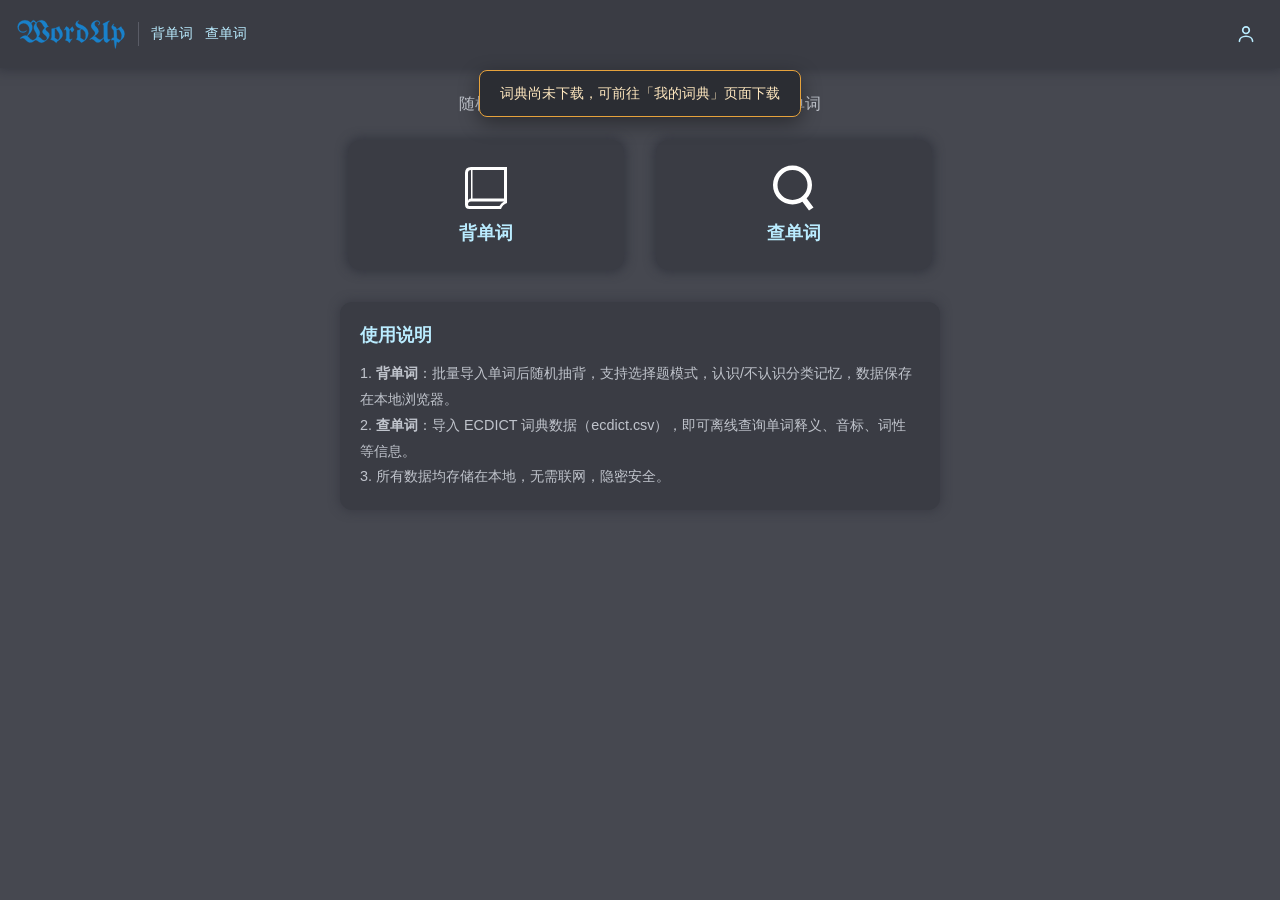
==== commit c5bfb9b4: "Add files via upload" ====
--- a/index.html
+++ b/index.html
@@ -6,7 +6,7 @@
     <meta name="viewport" content="width=device-width, initial-scale=1.0, viewport-fit=cover">
     <meta name="theme-color" content="#3a3c44">
     <title>单词辅助背诵工具</title>
-    <link rel="stylesheet" href="css/style.css?v=127">
+    <link rel="stylesheet" href="css/style.css?v=132">
 </head>
 <body>
 <!-- 页面加载遮罩：加载完成前显示 -->
--- a/css/style.css
+++ b/css/style.css
@@ -1,5 +1,5 @@
 /* ==========================================================
-   全局样式（四页共用：index / WordMemorizer / DictLookup / MyLists）
+   全局样式（六页共用：index / WordMemorizer / DictLookup / MyLists / User / DailyTasks）
    配色与主题变量集中在 :root，调整主题只需修改此处变量
    ========================================================== */
 :root {
@@ -162,24 +162,29 @@
     color: var(--white) !important;
 }
 
-/* 导航栏右侧：清除缓存按钮（红色文字） */
-.clear-cache-btn {
-    flex: 0 0 auto;
-    margin: 0;
-    padding: 6px 10px;
-    background: transparent;
-    border: none;
-    border-radius: 6px;
-    color: var(--danger);
-    font-size: 0.9rem;
-    font-weight: 500;
-    cursor: pointer;
+/* 导航栏右侧：用户页入口（人形图标） */
+.nav-user-btn {
+    flex: 0 0 auto;
+    display: flex;
+    align-items: center;
+    justify-content: center;
+    width: 36px;
+    height: 36px;
+    border-radius: 50%;
+    color: var(--highlight);
+    text-decoration: none;
     transition: background 0.2s, color 0.2s;
 }
 
-.clear-cache-btn:hover {
-    background: var(--danger-soft);
-    color: var(--danger-2);
+.nav-user-btn:hover {
+    background: rgba(255, 255, 255, 0.10);
+    color: var(--white);
+}
+
+/* 当前就在用户页时高亮 */
+.nav-user-btn.is-active {
+    background: rgba(255, 255, 255, 0.14);
+    color: var(--white);
 }
 
 /* ---------- 浮动菜单按钮（独立于导航栏） ---------- */
@@ -1068,10 +1073,13 @@
     display: flex;
 }
 
+/* 搜索框高度与拆分/合并行的控件（#splitCount、#mergeSelect、按钮）对齐为 38px */
 .word-search-row input {
     flex: 1 1 auto;
     width: 100%;
     min-width: 0;
+    height: 38px;
+    box-sizing: border-box;
 }
 
 .word-item {
@@ -1298,9 +1306,9 @@
     .bannerLeftBox a.nav-link {
         font-size: 0.8rem;
     }
-    .clear-cache-btn {
-        padding: 4px 6px;
-        font-size: 0.78rem;
+    .nav-user-btn {
+        width: 32px;
+        height: 32px;
     }
     /* 浮动菜单按钮随导航栏高度下调 */
     .floating-menu-btn {
@@ -2208,3 +2216,496 @@
 #wordDetailModal .dict-translation {
     color: var(--success);
 }
+
+/* ---------- 用户页（User.html） ---------- */
+.user-page {
+    max-width: 560px;
+    margin: 0 auto;
+    display: flex;
+    flex-direction: column;
+    gap: 12px;
+}
+
+.user-page-title {
+    font-size: 0.95rem;
+    font-weight: normal;
+    color: var(--text-muted);
+    margin-bottom: 2px;
+}
+
+/* 竖排入口：链接与按钮共用一套外观 */
+.user-entry {
+    display: flex;
+    align-items: center;
+    gap: 12px;
+    width: 100%;
+    padding: 16px;
+    background: var(--bg-sub-box);
+    border: 1px solid var(--border);
+    border-radius: 10px;
+    color: var(--white);
+    font-size: 1rem;
+    text-align: left;
+    text-decoration: none;
+    cursor: pointer;
+    transition: background 0.2s, border-color 0.2s, transform 0.12s;
+}
+
+.user-entry:hover {
+    background: var(--bg-deep);
+    border-color: var(--accent-soft);
+}
+
+.user-entry:active {
+    transform: scale(0.985);
+}
+
+.user-entry-icon {
+    flex: 0 0 auto;
+    display: flex;
+    align-items: center;
+    justify-content: center;
+    width: 36px;
+    height: 36px;
+    border-radius: 8px;
+    background: var(--accent-20);
+    color: var(--accent);
+}
+
+.user-entry--danger .user-entry-icon {
+    background: var(--danger-20);
+    color: var(--danger);
+}
+
+.user-entry-main {
+    flex: 1 1 auto;
+    min-width: 0;
+    display: flex;
+    flex-direction: column;
+    gap: 3px;
+}
+
+.user-entry-title {
+    font-size: 1rem;
+    line-height: 1.2;
+}
+
+.user-entry-desc {
+    font-size: 0.78rem;
+    color: var(--text-muted);
+    line-height: 1.4;
+}
+
+.user-entry-arrow {
+    flex: 0 0 auto;
+    color: var(--text-muted);
+}
+
+/* 我的词表区块：从用户页跳转时避开固定导航栏 */
+.my-lists-section {
+    scroll-margin-top: 84px;
+}
+
+/* ---------- 每日任务页（DailyTasks.html） ---------- */
+/* 添加表单：词表下拉 + 日期 + 按钮 */
+.dt-form {
+    display: flex;
+    flex-wrap: wrap;
+    align-items: flex-end;
+    gap: 12px;
+    margin: 0.25rem 0 0.75rem;
+}
+
+.dt-field {
+    flex: 1 1 190px;
+    min-width: 0;
+    display: flex;
+    flex-direction: column;
+    gap: 6px;
+}
+
+.dt-field-label {
+    font-size: 0.82rem;
+    color: var(--text-secondary);
+}
+
+.dt-form select,
+.dt-form input[type="date"] {
+    width: 100%;
+    padding: 8px 12px;
+    border: 1px solid var(--border);
+    border-radius: 5px;
+    background-color: var(--bg-panel);
+    color: var(--white);
+    font-size: 14px;
+    font-family: inherit;
+    color-scheme: dark; /* 让下拉箭头与日期图标在深色背景下可见 */
+}
+
+.dt-form select:focus,
+.dt-form input[type="date"]:focus {
+    outline: none;
+    border-color: var(--accent-soft);
+}
+
+.dt-add-btn {
+    flex: 0 0 auto;
+    margin-bottom: 0;
+    padding: 9px 18px;
+}
+
+.dt-form-btns {
+    display: flex;
+    flex: 0 0 auto;
+    align-items: center;
+    gap: 10px;
+}
+
+.dt-form-btns .dt-add-btn,
+.dt-form-btns .dt-ghost {
+    margin-bottom: 0;
+}
+
+/* 排期预览 */
+.dt-preview-title {
+    font-size: 0.82rem;
+    color: var(--text-secondary);
+    margin-bottom: 6px;
+}
+
+.dt-chips {
+    display: flex;
+    flex-wrap: wrap;
+    gap: 6px;
+}
+
+.dt-chip {
+    padding: 3px 8px;
+    border-radius: 5px;
+    background: var(--bg-sub-box);
+    border: 1px solid var(--border);
+    font-size: 0.75rem;
+    color: var(--text-tertiary);
+}
+
+.dt-chip-start {
+    border-color: var(--accent-soft);
+    color: var(--highlight);
+}
+
+/* 间隔设置 */
+.dt-intervals {
+    display: flex;
+    flex-wrap: wrap;
+    gap: 10px;
+}
+
+.dt-interval-item {
+    display: flex;
+    align-items: center;
+    gap: 6px;
+    padding: 6px 10px;
+    background: var(--bg-sub-box);
+    border: 1px solid var(--border);
+    border-radius: 8px;
+}
+
+.dt-interval-label,
+.dt-interval-unit {
+    font-size: 0.8rem;
+    color: var(--text-muted);
+    white-space: nowrap;
+}
+
+.dt-interval-item input[type="number"] {
+    width: 64px;
+    padding: 5px 8px;
+    border: 1px solid var(--border);
+    border-radius: 5px;
+    background: var(--bg-panel);
+    color: var(--white);
+    font-size: 13px;
+    font-family: inherit;
+    color-scheme: dark;
+}
+
+.dt-interval-item input[type="number"]:focus {
+    outline: none;
+    border-color: var(--accent-soft);
+}
+
+.dt-interval-hint {
+    margin-top: 0.6rem;
+    font-size: 0.8rem;
+    color: var(--text-secondary);
+}
+
+.dt-interval-actions {
+    display: flex;
+    flex-wrap: wrap;
+    gap: 10px;
+    margin-top: 0.75rem;
+}
+
+.dt-ghost {
+    flex: 0 0 auto;
+    margin-bottom: 0;
+    padding: 7px 14px;
+    font-size: 0.85rem;
+    background: var(--bg-panel);
+    border: 1px solid var(--border);
+    color: var(--highlight);
+}
+
+.dt-ghost:hover:not(:disabled) {
+    background: var(--accent-20);
+    border-color: var(--accent);
+    color: var(--white);
+}
+
+.dt-primary {
+    flex: 0 0 auto;
+    margin-bottom: 0;
+    padding: 7px 16px;
+    font-size: 0.85rem;
+}
+
+/* 清单与任务卡 */
+.dt-list {
+    display: flex;
+    flex-direction: column;
+    gap: 8px;
+}
+
+.dt-empty {
+    padding: 0.4rem 0;
+    font-size: 0.85rem;
+    color: var(--text-secondary);
+}
+
+.dt-section-count {
+    margin-left: 6px;
+    font-size: 0.85rem;
+    font-weight: normal;
+    color: var(--text-muted);
+}
+
+.dt-card {
+    display: flex;
+    align-items: center;
+    gap: 12px;
+    padding: 10px 12px;
+    background: var(--bg-sub-box);
+    border: 1px solid var(--border);
+    border-left: 3px solid var(--accent-soft);
+    border-radius: 8px;
+}
+
+.dt-card.is-done {
+    opacity: 0.55;
+    border-left-color: var(--success);
+}
+
+.dt-card-main {
+    flex: 1 1 auto;
+    min-width: 0;
+}
+
+.dt-card-name {
+    font-size: 0.95rem;
+    color: var(--white);
+    white-space: nowrap;
+    overflow: hidden;
+    text-overflow: ellipsis;
+}
+
+.dt-card-meta {
+    margin-top: 2px;
+    font-size: 0.78rem;
+    color: var(--text-muted);
+}
+
+.dt-check {
+    flex: 0 0 auto;
+    margin: 0;
+    padding: 6px 12px;
+    font-size: 0.82rem;
+    background: var(--bg-panel);
+    border: 1px solid var(--border);
+    color: var(--text-tertiary);
+}
+
+.dt-check:hover:not(:disabled) {
+    background: var(--accent-20);
+    border-color: var(--accent);
+    color: var(--white);
+}
+
+.dt-check.is-on {
+    background: var(--success);
+    border-color: var(--success);
+    color: var(--white);
+}
+
+.dt-check.is-on:hover:not(:disabled) {
+    background: var(--success-dark);
+    border-color: var(--success-dark);
+}
+
+/* 未来安排 / 已建任务：固定高度可滚动，行间用分隔线 */
+.dt-future-list,
+.dt-task-list {
+    max-height: 260px;
+    overflow-y: auto;
+    border: 1px solid var(--border);
+    border-radius: 8px;
+    background: var(--bg-sub-box);
+}
+
+.dt-future-list .dt-empty,
+.dt-task-list .dt-empty {
+    padding: 10px 12px;
+}
+
+.dt-future-row {
+    display: flex;
+    align-items: center;
+    gap: 12px;
+    padding: 8px 12px;
+    border-bottom: 1px solid var(--border);
+    font-size: 0.82rem;
+}
+
+.dt-future-row:last-child {
+    border-bottom: none;
+}
+
+.dt-future-date {
+    flex: 0 0 auto;
+    min-width: 128px;
+    color: var(--highlight);
+    white-space: nowrap;
+}
+
+.dt-future-items {
+    flex: 1 1 auto;
+    min-width: 0;
+    color: var(--text-tertiary);
+    white-space: nowrap;
+    overflow: hidden;
+    text-overflow: ellipsis;
+}
+
+/* 已建任务（排期管理）：一行一条，靠分隔线区分 */
+.dt-task-row {
+    display: flex;
+    align-items: center;
+    gap: 12px;
+    padding: 8px 12px;
+    border-bottom: 1px solid var(--border);
+}
+
+.dt-task-row:last-child {
+    border-bottom: none;
+}
+
+.dt-task-main {
+    display: flex;
+    flex: 1 1 auto;
+    align-items: center;
+    gap: 10px;
+    min-width: 0;
+}
+
+.dt-task-name {
+    font-size: 0.95rem;
+    white-space: nowrap;
+    overflow: hidden;
+    text-overflow: ellipsis;
+}
+
+.dt-task-meta {
+    flex: 0 0 auto;
+    font-size: 0.78rem;
+    color: var(--text-muted);
+    white-space: nowrap;
+}
+
+.dt-tag {
+    display: inline-block;
+    margin-left: 6px;
+    padding: 1px 6px;
+    font-size: 0.7rem;
+    color: var(--danger);
+    border: 1px solid var(--danger);
+    border-radius: 4px;
+}
+
+.dt-edit {
+    flex: 0 0 auto;
+    margin: 0;
+    padding: 6px 12px;
+    font-size: 0.82rem;
+    background: transparent;
+    border: 1px solid var(--border);
+    color: var(--text-secondary);
+}
+
+.dt-edit:hover:not(:disabled) {
+    background: var(--accent-20);
+    border-color: var(--accent);
+    color: var(--white);
+}
+
+.dt-edit-name {
+    margin-bottom: 10px;
+    font-size: 0.95rem;
+    color: var(--white);
+    word-break: break-all;
+}
+
+.dt-del {
+    flex: 0 0 auto;
+    margin: 0;
+    padding: 6px 12px;
+    font-size: 0.82rem;
+    background: transparent;
+    border: 1px solid var(--border);
+    color: var(--text-secondary);
+}
+
+.dt-del:hover:not(:disabled) {
+    background: var(--danger-20);
+    border-color: var(--danger);
+    color: var(--danger);
+}
+
+/* 窄屏：表单与任务卡纵向排列 */
+@media (max-width: 560px) {
+    .dt-form {
+        flex-direction: column;
+        align-items: stretch;
+    }
+
+    .dt-form-btns {
+        width: 100%;
+    }
+
+    .dt-form-btns > button {
+        flex: 1 1 0;
+    }
+
+    .dt-add-btn {
+        width: 100%;
+    }
+
+    .dt-card,
+    .dt-task-row {
+        flex-wrap: wrap;
+    }
+
+    .dt-future-date {
+        min-width: 96px;
+        font-size: 0.76rem;
+    }
+}
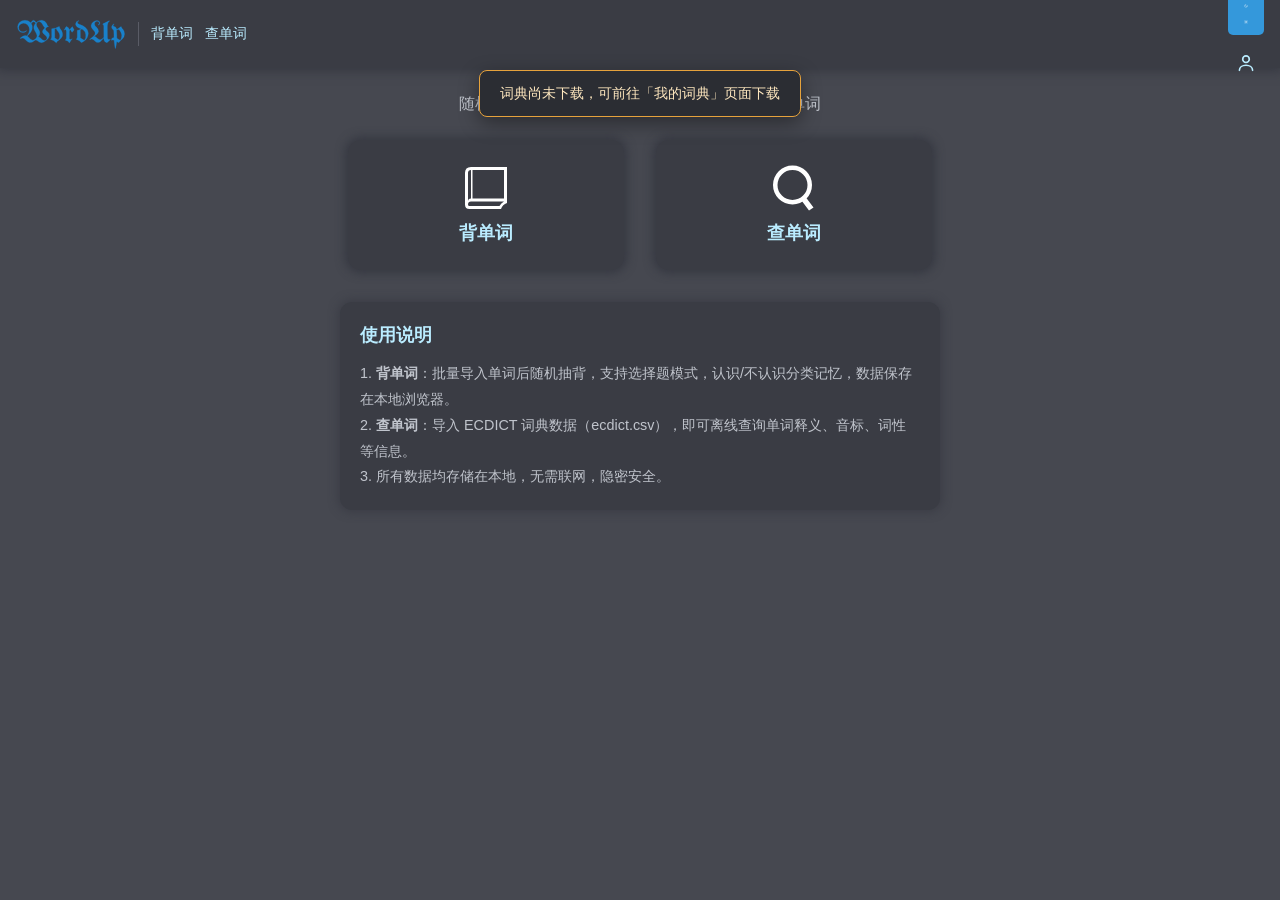
==== commit 6226841a: "Add files via upload" ====
--- a/index.html
+++ b/index.html
@@ -1,12 +1,13 @@
-﻿<!DOCTYPE html>
+<!DOCTYPE html>
 <html lang="zh-CN">
 <head>
 <!-- 入口主页：导航栏 + 背单词 / 查单词功能入口 + 使用说明 -->
     <meta charset="UTF-8">
     <meta name="viewport" content="width=device-width, initial-scale=1.0, viewport-fit=cover">
     <meta name="theme-color" content="#3a3c44">
+    <script>try{if(localStorage.getItem('theme')==='light'){document.documentElement.setAttribute('data-theme','light');var m=document.querySelector('meta[name="theme-color"]');if(m)m.content='#edf1f6'}}catch(e){}</script>
     <title>单词辅助背诵工具</title>
-    <link rel="stylesheet" href="css/style.css?v=132">
+    <link rel="stylesheet" href="css/style.css?v=157">
 </head>
 <body>
 <!-- 页面加载遮罩：加载完成前显示 -->
@@ -25,12 +26,23 @@
             <a href="./WordMemorizer.html" class="nav-link">背单词</a>
             <a href="./DictLookup.html" class="nav-link">查单词</a>
         </div>
-        <a href="./User.html" class="nav-user-btn" title="用户" aria-label="用户">
-            <svg viewBox="0 0 24 24" width="22" height="22" fill="none" stroke="currentColor" stroke-width="1.8" stroke-linecap="round" stroke-linejoin="round" aria-hidden="true">
-                <circle cx="12" cy="7.8" r="3.6"></circle>
-                <path d="M4.8 20c0-3.55 3.22-5.6 7.2-5.6s7.2 2.05 7.2 5.6"></path>
-            </svg>
-        </a>
+        <div class="bannerRightBox">
+            <button type="button" class="nav-theme-btn" id="themeToggleBtn" title="切换到浅色模式" aria-label="切换到浅色模式" aria-pressed="false" onclick="toggleTheme()">
+                <svg class="icon-moon" viewBox="0 0 24 24" fill="none" stroke="currentColor" stroke-width="1.8" stroke-linecap="round" stroke-linejoin="round" aria-hidden="true">
+                    <path d="M20.9 12.9A8.9 8.9 0 1 1 11.1 3.1a7 7 0 0 0 9.8 9.8z"></path>
+                </svg>
+                <svg class="icon-sun" viewBox="0 0 24 24" fill="none" stroke="currentColor" stroke-width="1.8" stroke-linecap="round" stroke-linejoin="round" aria-hidden="true">
+                    <circle cx="12" cy="12" r="4"></circle>
+                    <path d="M12 2.6v2.2M12 19.2v2.2M2.6 12h2.2M19.2 12h2.2M5 5l1.6 1.6M17.4 17.4l1.6 1.6M19 5l-1.6 1.6M6.6 17.4L5 19"></path>
+                </svg>
+            </button>
+            <a href="./User.html" class="nav-user-btn" title="用户" aria-label="用户">
+                <svg viewBox="0 0 24 24" width="22" height="22" fill="none" stroke="currentColor" stroke-width="1.8" stroke-linecap="round" stroke-linejoin="round" aria-hidden="true">
+                    <circle cx="12" cy="7.8" r="3.6"></circle>
+                    <path d="M4.8 20c0-3.55 3.22-5.6 7.2-5.6s7.2 2.05 7.2 5.6"></path>
+                </svg>
+            </a>
+        </div>
     </header>
 
     <!--中心-->
@@ -70,6 +82,6 @@
         </div>
     </main>
 
-    <script src="js/common.js?v=25"></script>
+    <script src="js/common.js?v=32"></script>
 </body>
 </html>
--- a/css/style.css
+++ b/css/style.css
@@ -289,6 +289,53 @@
     margin: 0;
 }
 
+/* 侧边栏筛选栏：只显示今日任务 */
+.sidebar-filter {
+    padding: 8px 20px;
+    border-bottom: 1px solid var(--border);
+}
+
+.sidebar-filter-btn {
+    display: block;
+    width: 100%;
+    margin: 0;
+    padding: 6px 10px;
+    font-size: 0.78rem;
+    font-family: inherit;
+    color: var(--text-secondary);
+    background: transparent;
+    border: 1px solid var(--border);
+    border-radius: 6px;
+    cursor: pointer;
+    transition: color 0.2s, border-color 0.2s, background 0.2s;
+}
+
+.sidebar-filter-btn:hover {
+    color: var(--highlight);
+    border-color: var(--highlight);
+}
+
+.sidebar-filter-btn.active {
+    color: var(--highlight);
+    border-color: var(--highlight);
+    background: var(--accent-20);
+}
+
+/* 未排期词表在「只显示今日任务」下变暗，仍然可点 */
+.sidebar-list-item.dim {
+    opacity: 0.45;
+}
+
+.sidebar-list-item.dim:hover {
+    opacity: 0.75;
+}
+
+.sidebar-empty-tip {
+    padding: 14px 20px;
+    font-size: 0.8rem;
+    color: var(--text-muted);
+}
+
 /* 侧边栏头部图标按钮 */
 .icon-btn {
     width: 32px;
@@ -644,6 +691,26 @@
     line-height: 1.2;
     cursor: pointer;
     margin-left: 8px;
+}
+
+/* 语音语言行的「检测」小按钮：与问号图标同等分量 */
+.voice-check-btn {
+    padding: 0;
+    margin: 0 0 0 6px;
+    background: none;
+    border: none;
+    color: var(--text-secondary);
+    font-size: 0.75rem;
+    font-family: inherit;
+    line-height: 1.2;
+    cursor: pointer;
+    text-decoration: underline;
+    text-underline-offset: 2px;
+    transition: color 0.2s;
+}
+
+.voice-check-btn:hover {
+    color: var(--highlight);
 }
 
 /* ---------- 主内容区 ---------- */
@@ -851,6 +918,7 @@
     white-space: nowrap;
     overflow: hidden;
     text-overflow: ellipsis;
+    cursor: pointer;
 }
 
 .word {
@@ -860,12 +928,7 @@
     margin-bottom: 0.5rem;
     margin-top: 10px;
     word-break: break-word;
-    cursor: pointer;
     border-radius: 6px;
-    transition: background-color .15s;
-}
-.word:hover {
-    background-color: var(--bg-main);
 }
 
 .meaning {
@@ -873,12 +936,7 @@
     color: var(--success);
     margin-top: 0.5rem;
     white-space: normal;
-    cursor: pointer;
     border-radius: 6px;
-    transition: background-color .15s;
-}
-.meaning:hover {
-    background-color: var(--bg-main);
 }
 
 .phonetic {
@@ -889,6 +947,11 @@
     word-break: break-word;
 }
 
+/* 词意互换：音标已移到单词（currentMeaning）下方，收紧与单词的间距 */
+#currentMeaning.swap-mode + .phonetic {
+    margin-top: 0.15rem;
+}
+
 /* 词意互换：意思用小字号（绿）、单词用大字号（白），位置不变 */
 #currentWord.swap-mode {
     font-size: 1.1rem;
@@ -899,6 +962,22 @@
     font-size: 2rem;
     font-weight: bold;
     color: var(--white);
+}
+
+/* 显示区单词可点朗读：只在“当前显示的是单词”的元素上给手型 */
+#currentWord:not(.swap-mode),
+#currentMeaning.swap-mode {
+    cursor: pointer;
+}
+
+/* 点击单词的小缩放动画（无背景色，视觉上只是文字微缩一下） */
+@keyframes wordTap {
+    0% { transform: scale(1); }
+    45% { transform: scale(0.94); }
+    100% { transform: scale(1); }
+}
+.word-tap {
+    animation: wordTap 0.18s ease-out;
 }
 
 /* ---------- 开关 ---------- */
@@ -1007,6 +1086,11 @@
 
 button.options:hover:not(:disabled) {
     background-color: var(--text-faint);
+}
+
+/* 等待期锁定：只挡点击，不套用禁用配色，正确/错误的绿红块保持可见 */
+#optionDiv.locked {
+    pointer-events: none;
 }
 
 /* 详细释义：选项长释义不省略、全部换行展示 */
@@ -2680,32 +2764,173 @@
     color: var(--danger);
 }
 
-/* 窄屏：表单与任务卡纵向排列 */
+/* 窄屏（手机）：压缩留白、行高与字号，让一屏显示更多 */
 @media (max-width: 560px) {
     .dt-form {
         flex-direction: column;
         align-items: stretch;
+        gap: 8px;
+        margin: 2px 0 8px;
+    }
+
+    /* 纵向排列下不要保留桌面端的 190px 主轴基准，否则字段之间会出现大片空白 */
+    .dt-field {
+        flex: 0 0 auto;
     }
 
     .dt-form-btns {
         width: 100%;
+        gap: 8px;
     }
 
     .dt-form-btns > button {
         flex: 1 1 0;
+        min-height: 34px;
     }
 
     .dt-add-btn {
         width: 100%;
-    }
-
-    .dt-card,
+        padding: 6px 12px;
+    }
+
+    .dt-check,
+    .dt-edit,
+    .dt-del,
+    .dt-ghost,
+    .dt-primary {
+        min-height: 34px;
+        padding: 6px 10px;
+    }
+
+    .dt-form select,
+    .dt-form input[type="date"] {
+        padding: 6px 10px;
+        font-size: 13px;
+    }
+
+    /* 移动端紧凑字号 */
+    .dt-field-label,
+    .dt-card-meta,
+    .dt-task-meta,
+    .dt-empty,
+    .dt-future-row,
+    .dt-interval-label,
+    .dt-interval-unit,
+    .dt-preview-title {
+        font-size: 0.78rem;
+    }
+
+    /* 今日任务：名称与完成按钮同排，压缩内边距 */
+    .dt-card {
+        flex-wrap: nowrap;
+        padding: 8px 10px;
+        gap: 8px;
+    }
+
+    .dt-card-name {
+        font-size: 0.9rem;
+    }
+
+    /* 已建任务：一条一行（名称+首次学习在左，修改/删除在右） */
     .dt-task-row {
-        flex-wrap: wrap;
+        display: grid;
+        grid-template-columns: 1fr auto auto;
+        align-items: center;
+        gap: 6px;
+        padding: 8px 10px;
+    }
+
+    .dt-task-main {
+        flex-direction: column;
+        align-items: flex-start;
+        gap: 1px;
+    }
+
+    .dt-task-name {
+        font-size: 0.9rem;
+    }
+
+    .dt-edit {
+        grid-column: 2;
+    }
+
+    .dt-del {
+        grid-column: 3;
+    }
+
+    /* 未来安排：仍一行一天，行内更紧 */
+    .dt-future-row {
+        padding: 6px 10px;
     }
 
     .dt-future-date {
-        min-width: 96px;
-        font-size: 0.76rem;
-    }
-}
+        min-width: 0;
+        font-size: 0.75rem;
+    }
+
+    .dt-future-list,
+    .dt-task-list {
+        max-height: 200px;
+    }
+
+    .dt-list {
+        gap: 6px;
+    }
+
+    /* 本页窄屏：页面与区块留白、弹窗内边距（.dt-page 限定，不影响其他页） */
+    .dt-page .container {
+        padding: 10px 8px 20px;
+        padding-bottom: calc(20px + env(safe-area-inset-bottom));
+    }
+
+    .dt-page .section {
+        padding: 12px;
+        border-radius: 10px;
+    }
+
+    .dt-page .section + .section {
+        margin-top: 10px;
+    }
+
+    .dt-page .section h3 {
+        font-size: 1rem;
+        margin-bottom: 6px;
+    }
+
+    .dt-page .tip {
+        font-size: 0.8rem;
+    }
+
+    .dt-page .modal-header {
+        padding: 12px 14px;
+    }
+
+    .dt-page .modal-body {
+        padding: 14px;
+    }
+
+    .dt-page .modal-close {
+        width: 34px;
+        height: 34px;
+    }
+
+    .dt-page .dt-interval-item {
+        padding: 4px 8px;
+        gap: 4px;
+    }
+
+    .dt-page .dt-interval-item input[type="number"] {
+        width: 52px;
+        padding: 4px 6px;
+        font-size: 12px;
+    }
+
+    .dt-page .dt-interval-hint {
+        margin-top: 0.4rem;
+        font-size: 0.75rem;
+    }
+
+    .dt-page .dt-interval-actions {
+        gap: 8px;
+    }
+}
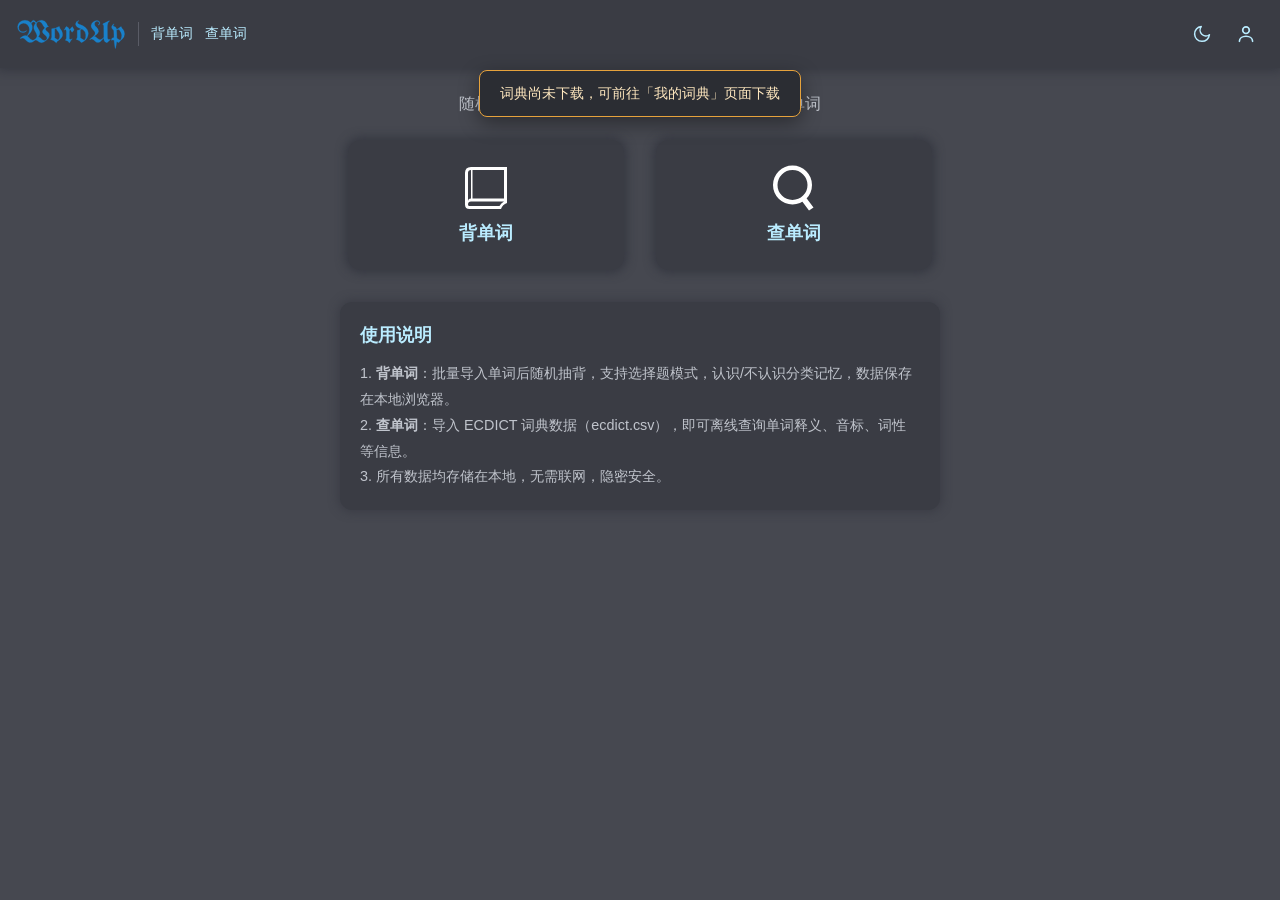
==== commit 0b334522: "Add files via upload" ====
--- a/index.html
+++ b/index.html
@@ -7,7 +7,7 @@
     <meta name="theme-color" content="#3a3c44">
     <script>try{if(localStorage.getItem('theme')==='light'){document.documentElement.setAttribute('data-theme','light');var m=document.querySelector('meta[name="theme-color"]');if(m)m.content='#edf1f6'}}catch(e){}</script>
     <title>单词辅助背诵工具</title>
-    <link rel="stylesheet" href="css/style.css?v=157">
+    <link rel="stylesheet" href="css/style.css?v=160">
 </head>
 <body>
 <!-- 页面加载遮罩：加载完成前显示 -->
--- a/css/style.css
+++ b/css/style.css
@@ -58,6 +58,115 @@
     --overlay-50: rgba(0, 0, 0, 0.5);
     --overlay-55: rgba(0, 0, 0, 0.55);
     --overlay-60: rgba(0, 0, 0, 0.6);
+
+    /* 交互底色（悬停 / 卡片底色 / 浅色提示），深浅主题各一套 */
+    --tint-1: rgba(255, 255, 255, 0.10);
+    --tint-2: rgba(255, 255, 255, 0.14);
+    --tint-hover: rgba(186, 236, 255, 0.12);
+    --tint-card: rgba(255, 255, 255, 0.05);
+    --tint-danger: rgba(245, 108, 108, 0.12);
+
+    /* 禁用按钮 / 选项按钮底色（不随文字变量变化，深浅各一套） */
+    --disabled-bg: #cccccc;
+    --disabled-fg: #666666;
+    --option-bg: #f0f0f0;
+    --option-bg-hover: #dddddd;
+    /* 开关关闭态轨道（与文字色解耦） */
+    --toggle-off-bg: #b3b0b0;
+    --toggle-off-border: #9c9b9b;
+}
+
+/* 切换主题时短暂关闭过渡，避免自定义属性变更把颜色停在旧值 */
+html.theme-switching,
+html.theme-switching *,
+html.theme-switching *::before,
+html.theme-switching *::after {
+    transition: none !important;
+}
+
+/* ---------- 浅色主题：仅覆盖变量，结构与暗色完全一致 ---------- */
+html[data-theme="light"] {
+    /* 背景：纯白页面 + 中性浅灰区块，不带蓝调 */
+    --bg-main: #f2f3f4;
+    --bg-panel: #ffffff;
+    --bg-deep: #ffffff;
+    --bg-sub-box: #f7f7f8;
+    --bg-overlay: rgba(18, 18, 20, 0.14);
+    --bg-overlay-weak: rgba(18, 18, 20, 0.06);
+
+    /* 边框 */
+    --border: #c9cace;
+
+    /* 文字：--white 兼作正文色，浅色下转为中性深色 */
+    --white: #1c1c1e;
+    --black: #000;
+    --text-main: #1c1c1e;
+    --text-secondary: #6b6b70;
+    --text-tertiary: #45464a;
+    --text-light: #35363a;
+    --text-light-2: #35363a;
+    --text-dim: #8e8e93;
+    --text-muted: #7a7b80;
+    --text-soft: #5c5d62;
+    --text-soft-2: #6a6b70;
+    --text-faint: #303236;
+    --text-faint-2: #303236;
+    --text-faint-3: #ececed;
+    --text-faint-4: #6a6b70;
+
+    /* 主色 / 强调：按钮与链接保留蓝色，只用于小面积 */
+    --accent: #2b7fd6;
+    --accent-dark: #1966b3;
+    --accent-soft: #2f86d8;
+    --accent-deep: #1c72c2;
+    --accent-20: rgba(43, 127, 214, 0.10);
+    --highlight: #1677c8;
+
+    /* 状态色（浅底上略加深，保证文字对比度） */
+    --success: #4e9c2c;
+    --success-dark: #3f8422;
+    --success-soft: #d8f2df;
+    --warning: #c8811f;
+    --warning-soft: #fdeccd;
+    --danger: #d95656;
+    --danger-2: #c94444;
+    --danger-dark: #cf3b2c;
+    --danger-deep: #ab2c20;
+    --danger-soft: #ffdede;
+    --danger-20: rgba(217, 86, 86, 0.16);
+
+    /* 交互底色：中性黑半透明，不再发蓝 */
+    --tint-1: rgba(0, 0, 0, 0.03);
+    --tint-2: rgba(0, 0, 0, 0.06);
+    --tint-hover: rgba(0, 0, 0, 0.05);
+    --tint-card: rgba(0, 0, 0, 0.02);
+    --tint-danger: rgba(217, 86, 86, 0.10);
+
+    /* 禁用按钮 / 选项按钮底色 */
+    --disabled-bg: #ececee;
+    --disabled-fg: #9a9aa0;
+    --option-bg: #e8e9eb;
+    --option-bg-hover: #dcdee1;
+
+    /* 开关关闭态轨道：浅底上改用中性浅灰 */
+    --toggle-off-bg: #d7d7da;
+    --toggle-off-border: #c4c4c8;
+}
+
+/* 浅色：主内容区块（.section）同样用纯白，与页面底色一致，靠边框与阴影分层 */
+html[data-theme="light"] .section {
+    background-color: #ffffff;
+    box-shadow: 0 0 6px rgba(18, 18, 20, 0.10), 0 0 20px -4px rgba(18, 18, 20, 0.12);
+}
+
+/* 浅色：单词显示区用浅灰，与纯白区块拉开层次 */
+html[data-theme="light"] .word-display {
+    background-color: #f7f7f8;
+}
+
+/* 浅色：「上一个单词」条再深一档，明确是可点击块 */
+html[data-theme="light"] .word-last {
+    background-color: #e8e9eb;
 }
 
 * {
@@ -162,6 +271,52 @@
     color: var(--white) !important;
 }
 
+/* 导航栏右侧容器：主题切换按钮 + 用户页入口 */
+.bannerRightBox {
+    flex: 0 0 auto;
+    display: flex;
+    align-items: center;
+    gap: 8px;
+}
+
+/* 主题切换按钮：暗色显示月亮，浅色显示太阳 */
+.bannerRightBox .nav-theme-btn {
+    flex: 0 0 auto;
+    display: flex;
+    align-items: center;
+    justify-content: center;
+    width: 36px;
+    height: 36px;
+    padding: 0;
+    margin: 0;
+    border: none;
+    border-radius: 50%;
+    background: transparent;
+    color: var(--highlight);
+    cursor: pointer;
+    transition: background 0.2s, color 0.2s;
+}
+
+.bannerRightBox .nav-theme-btn:hover {
+    background: var(--tint-1);
+    color: var(--white);
+}
+
+.bannerRightBox .nav-theme-btn:active {
+    background: var(--tint-2);
+}
+
+.bannerRightBox .nav-theme-btn svg {
+    display: none;
+    width: 20px;
+    height: 20px;
+}
+
+html:not([data-theme="light"]) .bannerRightBox .nav-theme-btn .icon-moon,
+html[data-theme="light"] .bannerRightBox .nav-theme-btn .icon-sun {
+    display: block;
+}
+
 /* 导航栏右侧：用户页入口（人形图标） */
 .nav-user-btn {
     flex: 0 0 auto;
@@ -177,13 +332,13 @@
 }
 
 .nav-user-btn:hover {
-    background: rgba(255, 255, 255, 0.10);
+    background: var(--tint-1);
     color: var(--white);
 }
 
 /* 当前就在用户页时高亮 */
 .nav-user-btn.is-active {
-    background: rgba(255, 255, 255, 0.14);
+    background: var(--tint-2);
     color: var(--white);
 }
 
@@ -582,7 +737,7 @@
     margin: 0 4px;
 }
 .word-detail-link:hover {
-    background-color: rgba(186, 236, 255, 0.12);
+    background-color: var(--tint-hover);
 }
 
 /* 通用文字按钮（无边框无背景，浅蓝文字，如"从Excel导入"） */
@@ -596,7 +751,7 @@
     border-radius: 6px;
 }
 .text-btn:hover {
-    background-color: rgba(186, 236, 255, 0.12);
+    background-color: var(--tint-hover);
 }
 
 /* 页面加载遮罩：数据未加载完成前覆盖全屏，页面变灰 + 转圈 + 加载中 */
@@ -664,6 +819,11 @@
     font-size: 0.95rem;
 }
 
+/* 依赖项关闭时整行置灰（如语音总开关关闭时的自动播放） */
+.setting-row.disabled {
+    opacity: 0.45;
+}
+
 /* 选项详细设置分组：加深背景 + 左右留白 */
 .option-sub-box {
     background-color: var(--bg-sub-box);
@@ -691,6 +851,80 @@
     line-height: 1.2;
     cursor: pointer;
     margin-left: 8px;
+}
+
+/* 设置分页：单词设置 / 语音设置 */
+.settings-tabs {
+    display: flex;
+    border-bottom: 1px solid var(--border);
+    margin-bottom: 8px;
+}
+
+.settings-tab {
+    flex: 1 1 0;
+    background: transparent;
+    color: var(--text-secondary);
+    border: none;
+    border-bottom: 2px solid transparent;
+    border-radius: 0;
+    padding: 6px 0 7px;
+    margin: 0;
+    font-size: 0.9rem;
+    line-height: 1.4;
+    cursor: pointer;
+    transition: color 0.15s, border-color 0.15s;
+}
+
+.settings-tab:hover {
+    color: var(--text-tertiary);
+}
+
+.settings-tab.active {
+    color: var(--highlight);
+    border-bottom-color: var(--highlight);
+}
+
+/* 语音设置：音色数量与音色列表（只读） */
+.voice-count {
+    color: var(--text-secondary);
+    font-size: 0.82rem;
+}
+
+.voice-list {
+    max-height: 120px;
+    overflow-y: auto;
+    background-color: var(--bg-sub-box);
+    border-radius: 8px;
+    padding: 6px 12px;
+    margin: 2px 0 6px;
+    font-size: 0.8rem;
+    line-height: 1.5;
+    color: var(--text-tertiary);
+    word-break: break-word;
+}
+
+.voice-item {
+    display: block;
+    margin-bottom: 5px;
+}
+
+.voice-item .voice-name {
+    display: block;
+}
+
+.voice-item .voice-meta {
+    display: block;
+    font-size: 0.72rem;
+    line-height: 1.3;
+    color: var(--text-dim);
+}
+
+.voice-item .voice-cur {
+    color: var(--highlight);
+}
+
+.voice-empty {
+    color: var(--text-dim);
 }
 
 /* 语音语言行的「检测」小按钮：与问号图标同等分量 */
@@ -841,7 +1075,7 @@
     width: 100%;
     margin-top: 0.6rem;
     padding: 0.6rem 0.75rem;
-    background-color: rgba(245, 108, 108, 0.12);
+    background-color: var(--tint-danger);
     border: 1px solid var(--danger);
     border-radius: 6px;
     font-size: 0.85rem;
@@ -985,12 +1219,12 @@
     appearance: none;
     width: 33px;
     height: 17px;
-    background: var(--text-soft);
+    background: var(--toggle-off-bg);
     border-radius: 17px;
     position: relative;
     cursor: pointer;
     outline: none;
-    border: 1px solid var(--text-soft-2);
+    border: 1px solid var(--toggle-off-border);
     vertical-align: middle;
     margin-left: 8px;
 }
@@ -1043,9 +1277,9 @@
 }
 
 button:disabled {
-    background-color: var(--text-faint-2) !important;
+    background-color: var(--disabled-bg) !important;
     cursor: not-allowed !important;
-    color: var(--text-faint-4) !important;
+    color: var(--disabled-fg) !important;
 }
 
 button.check1 {
@@ -1073,7 +1307,7 @@
 }
 
 button.options {
-    background-color: var(--text-faint-3);
+    background-color: var(--option-bg);
     color: var(--black);
     font-weight: bold;
     text-align: left;
@@ -1085,7 +1319,7 @@
 }
 
 button.options:hover:not(:disabled) {
-    background-color: var(--text-faint);
+    background-color: var(--option-bg-hover);
 }
 
 /* 等待期锁定：只挡点击，不套用禁用配色，正确/错误的绿红块保持可见 */
@@ -1329,6 +1563,79 @@
     padding: 2px 8px;
     border-radius: 4px;
     font-size: 0.75rem;
+}
+
+/* ---- JMdict 日语词条（按词典自身结构展示） ---- */
+.ja-forms {
+    color: var(--text-secondary);
+    font-size: 0.88rem;
+    margin-top: 4px;
+}
+
+.ja-meta {
+    color: var(--text-dim);
+    font-size: 0.85rem;
+    margin: 8px 0 2px;
+}
+
+.ja-senses {
+    display: flex;
+    flex-direction: column;
+    gap: 10px;
+}
+
+.ja-sense-zh {
+    line-height: 1.6;
+    color: var(--text-main);
+}
+
+.ja-pos {
+    color: var(--accent);
+    font-size: 0.82rem;
+    margin-right: 2px;
+}
+
+.ja-context {
+    color: var(--text-dim);
+    font-size: 0.85rem;
+}
+
+.ja-sense-en {
+    color: var(--text-secondary);
+    font-size: 0.88rem;
+    margin-top: 2px;
+}
+
+.ja-examples {
+    display: flex;
+    flex-direction: column;
+    gap: 10px;
+}
+
+.ja-example-jp {
+    line-height: 1.6;
+    color: var(--text-main);
+}
+
+.ja-example-lv {
+    color: var(--text-dim);
+    font-size: 0.75rem;
+    margin-left: 6px;
+    border: 1px solid var(--border);
+    border-radius: 4px;
+    padding: 0 4px;
+}
+
+.ja-example-zh {
+    color: var(--text-secondary);
+    font-size: 0.92rem;
+    margin-top: 2px;
+}
+
+.ja-entry-id {
+    color: var(--text-dim);
+    font-size: 0.75rem;
+    margin-top: 14px;
 }
 
 .dict-empty {
@@ -1907,57 +2214,23 @@
     font-size: 12px;
     color: var(--text-secondary);
 }
-/* 预设词表：箭头融入词典行框内、完全右下角（纯箭头，无背景无间隔）；点击后行下方推出深色展开区 */
-.dict-preset-btn {
-    position: absolute;
-    left: 50%;
-    bottom: 6px;
-    margin: 0 0 0 -9px; /* 水平居中（18px 宽的一半），垂直位于行底部 */
-    display: inline-flex;
-    align-items: center;
-    justify-content: center;
-    width: 18px;
-    height: 14px; /* 与图标同高，取消上下内边距 */
-    padding: 0;
-    background: transparent;
-    color: var(--text-secondary);
-    border: none;
-    cursor: pointer;
-    font-size: 12px;
-    line-height: 1;
-    transition: transform 0.15s ease, color 0.15s ease;
-}
-.dict-preset-btn:hover:not(:disabled) {
-    color: var(--text-secondary); /* 悬停不变蓝 */
-    background-color: transparent; /* 悬停不变色（覆盖全局 button:hover 背景） */
-}
-.dict-preset-btn.open {
-    transform: rotate(180deg);
-    color: var(--text-secondary); /* 展开不变蓝 */
-}
-/* 展开区：深色框，位于词典行下方（文档流内，展开时把下方内容往下推） */
-.dict-preset-expand {
-    display: none;
-    position: relative;
-    z-index: 0; /* 堆叠顺序小于词典行 */
-    margin-top: -10px; /* 抵消 .dict-list 的 flex gap，紧贴上方词典行 */
-    padding: 12px;
+/* 预设词表：独立区块（深色框），内含「补全用词典」下拉框与词表胶囊 */
+.preset-panel {
+    padding: 12px 14px;
     background-color: var(--bg-deep);
     border: 1px solid var(--border);
     border-radius: 8px;
-    opacity: 0;
-    transform: translateY(-8px);
-    transition: opacity 0.25s ease, transform 0.25s ease;
-}
-.dict-preset-expand.open {
-    opacity: 1;
-    transform: translateY(0);
-}
-/* 展开区顶部文字提示 */
-.preset-tip {
-    font-size: 0.75rem;
+}
+.preset-dict-row {
+    display: flex;
+    align-items: center;
+    gap: 10px;
+    margin-bottom: 12px;
+    flex-wrap: wrap;
+}
+.preset-dict-label {
+    font-size: 0.8rem;
     color: var(--text-secondary);
-    margin-bottom: 10px;
 }
 .preset-chips {
     display: flex;
@@ -1974,7 +2247,7 @@
     padding: 5px 12px;
     margin: 0; /* 覆盖全局 button 的 margin-bottom */
     background-color: var(--bg-panel);
-    color: var(--text-primary);
+    color: var(--text-main);
     border: 1px solid var(--border);
     border-radius: 999px; /* 胶囊标签 */
     cursor: pointer;
@@ -2043,11 +2316,6 @@
     .dict-status {
         padding: 2px 8px;
         font-size: 11px;
-    }
-    .dict-preset-btn {
-        width: 16px;
-        height: 12px;
-        margin-left: -8px;
     }
     /* ---------- 移动端：侧边栏按钮缩小（设置/添加单词/查看/编辑/删除/新建） ---------- */
     .footer-icon-btn {
@@ -2280,7 +2548,7 @@
     transition: background-color .15s ease, color .15s ease;
 }
 .saved-add-list-card:hover {
-    background-color: rgba(255,255,255,.05);
+    background-color: var(--tint-card);
     color: var(--accent);
 }
 @media (max-width: 480px) {
@@ -2766,6 +3034,17 @@
 
 /* 窄屏（手机）：压缩留白、行高与字号，让一屏显示更多 */
 @media (max-width: 560px) {
+    .settings-tab {
+        font-size: 0.82rem;
+        padding: 5px 0 6px;
+    }
+
+    .voice-list {
+        max-height: 96px;
+        font-size: 0.76rem;
+        padding: 5px 10px;
+    }
+
     .dt-form {
         flex-direction: column;
         align-items: stretch;
